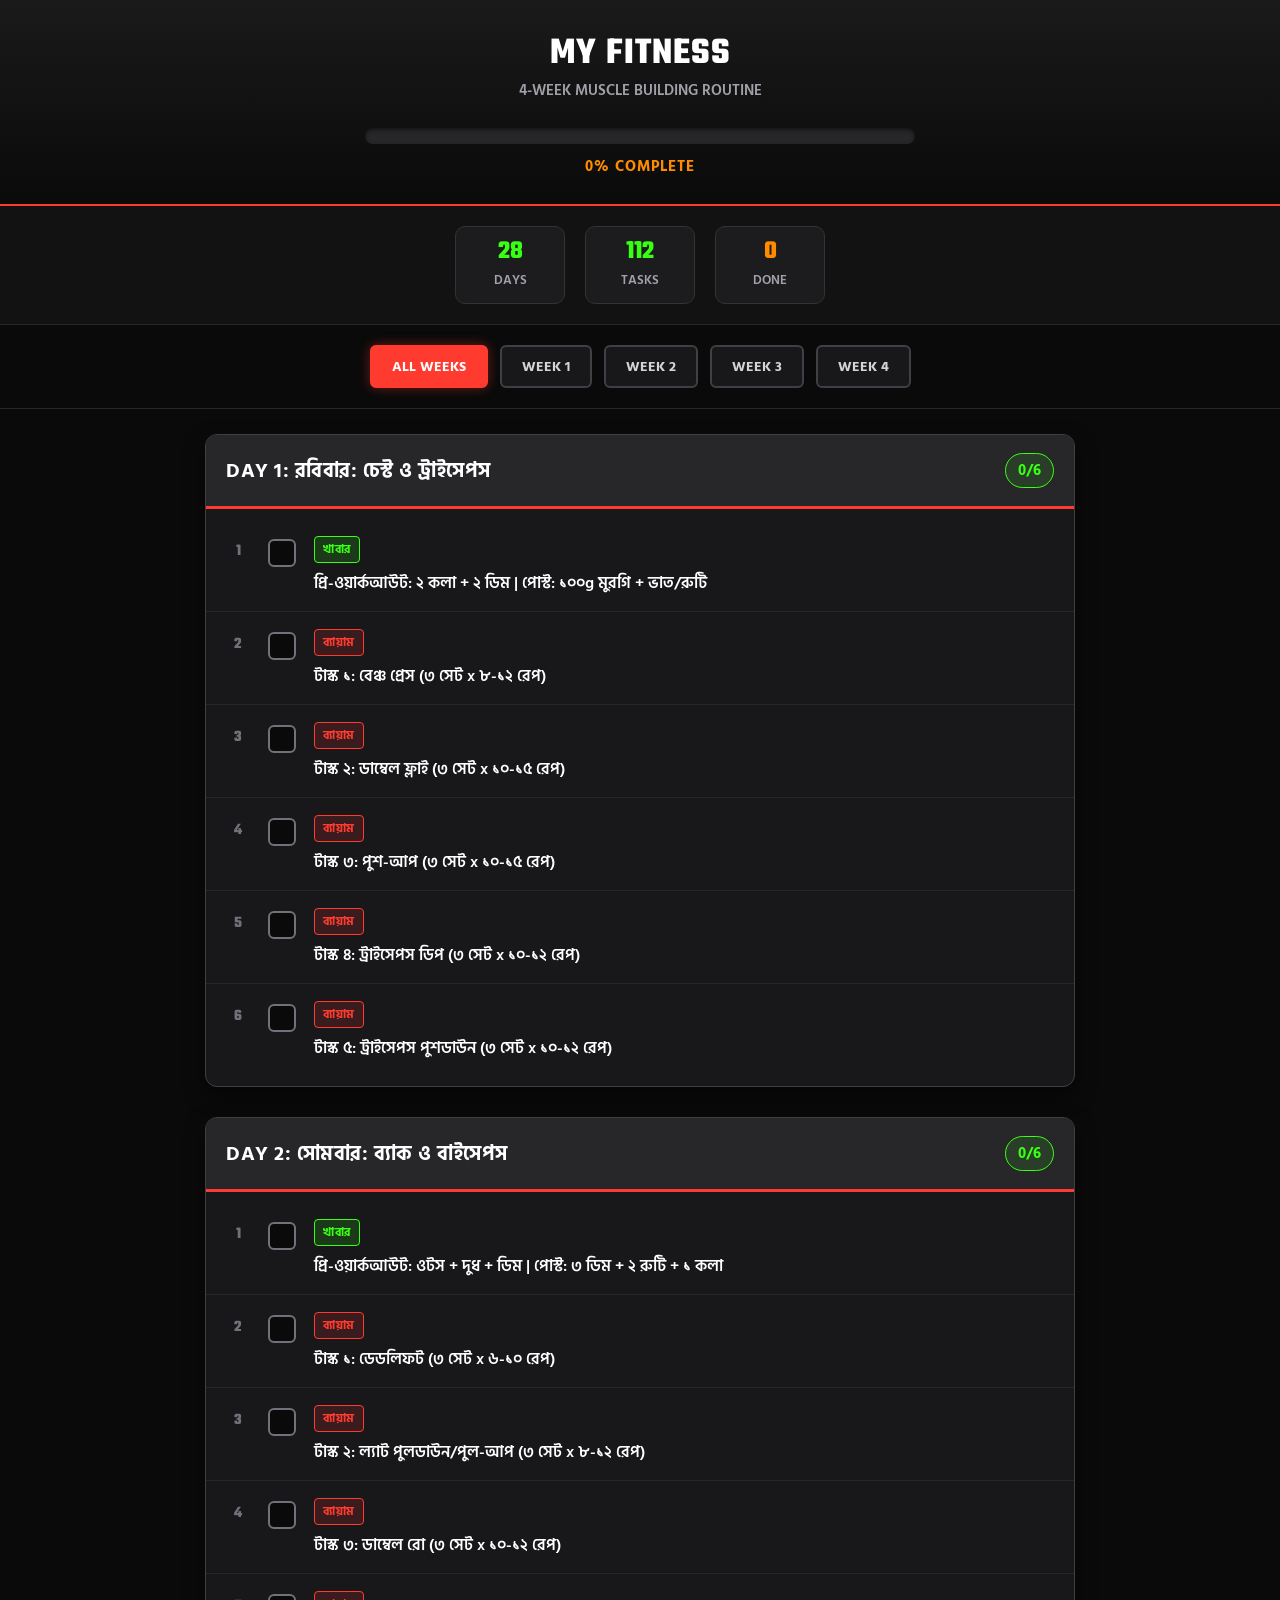
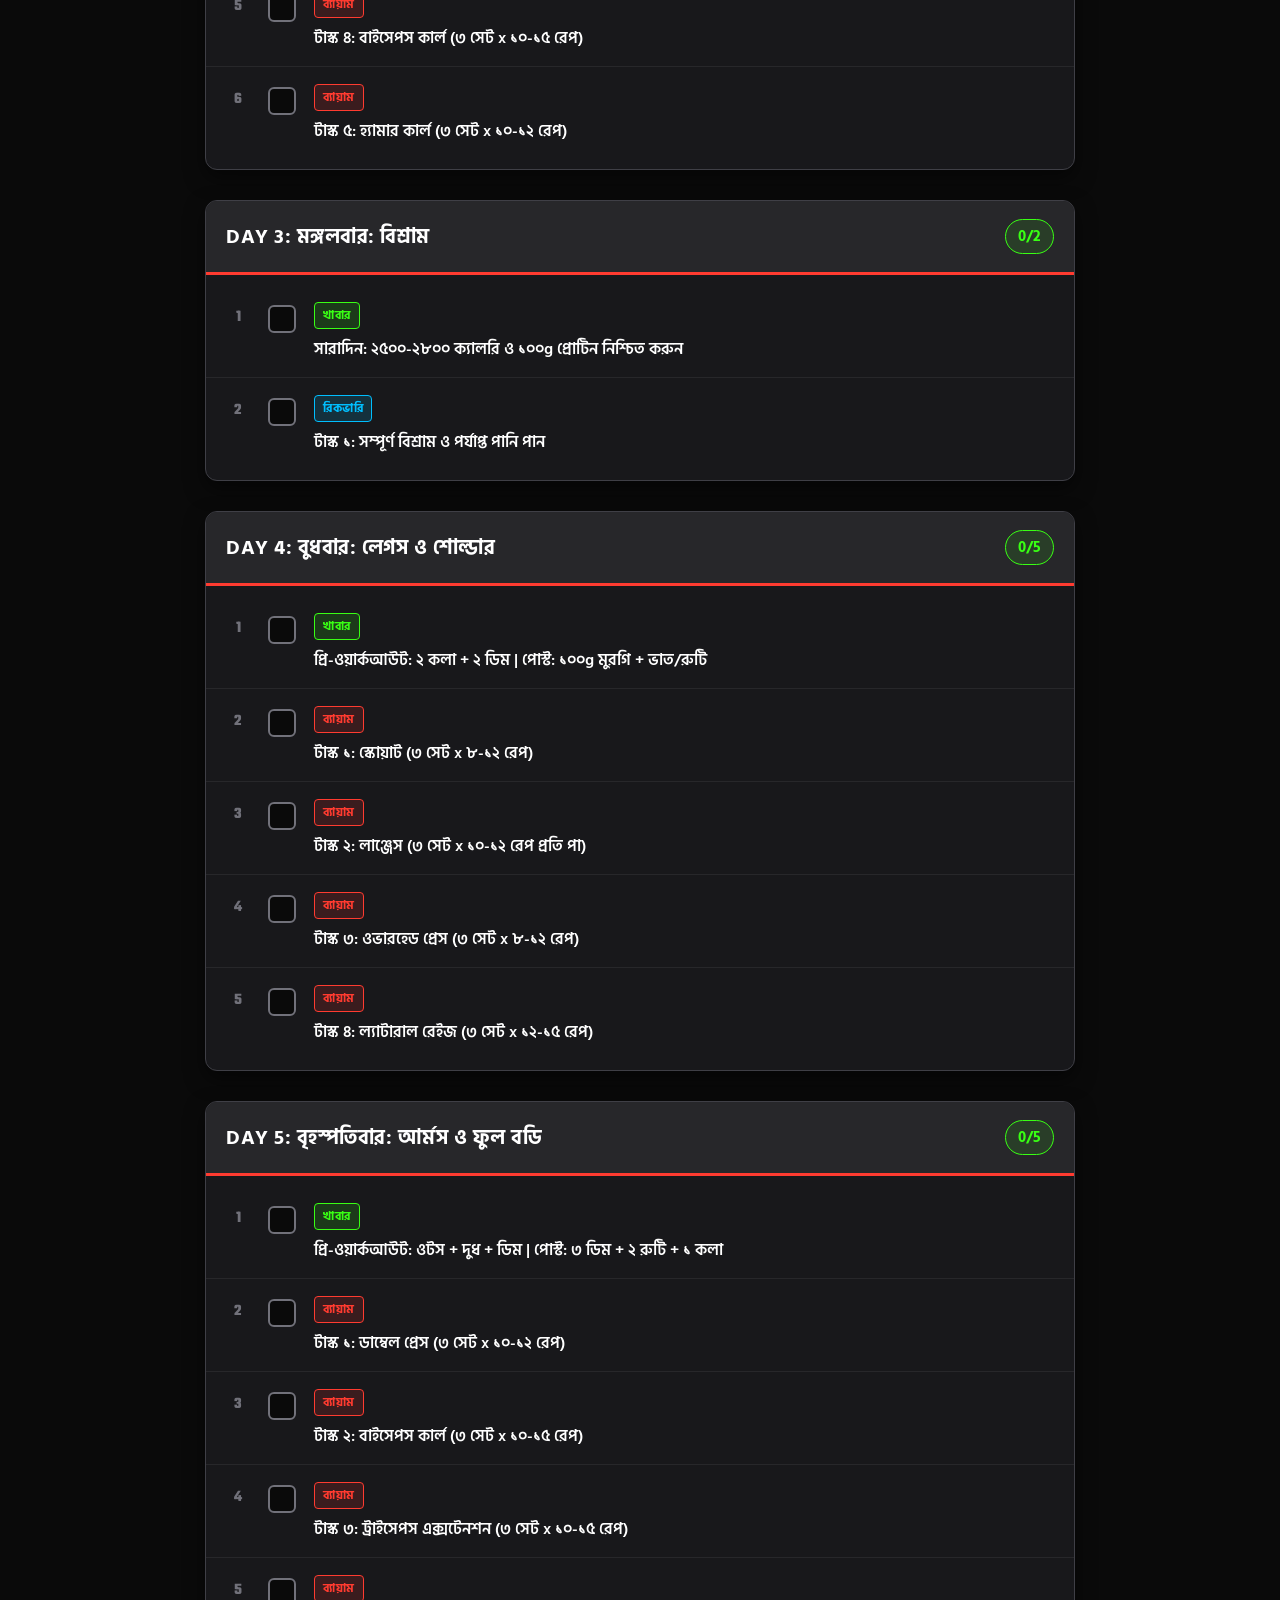
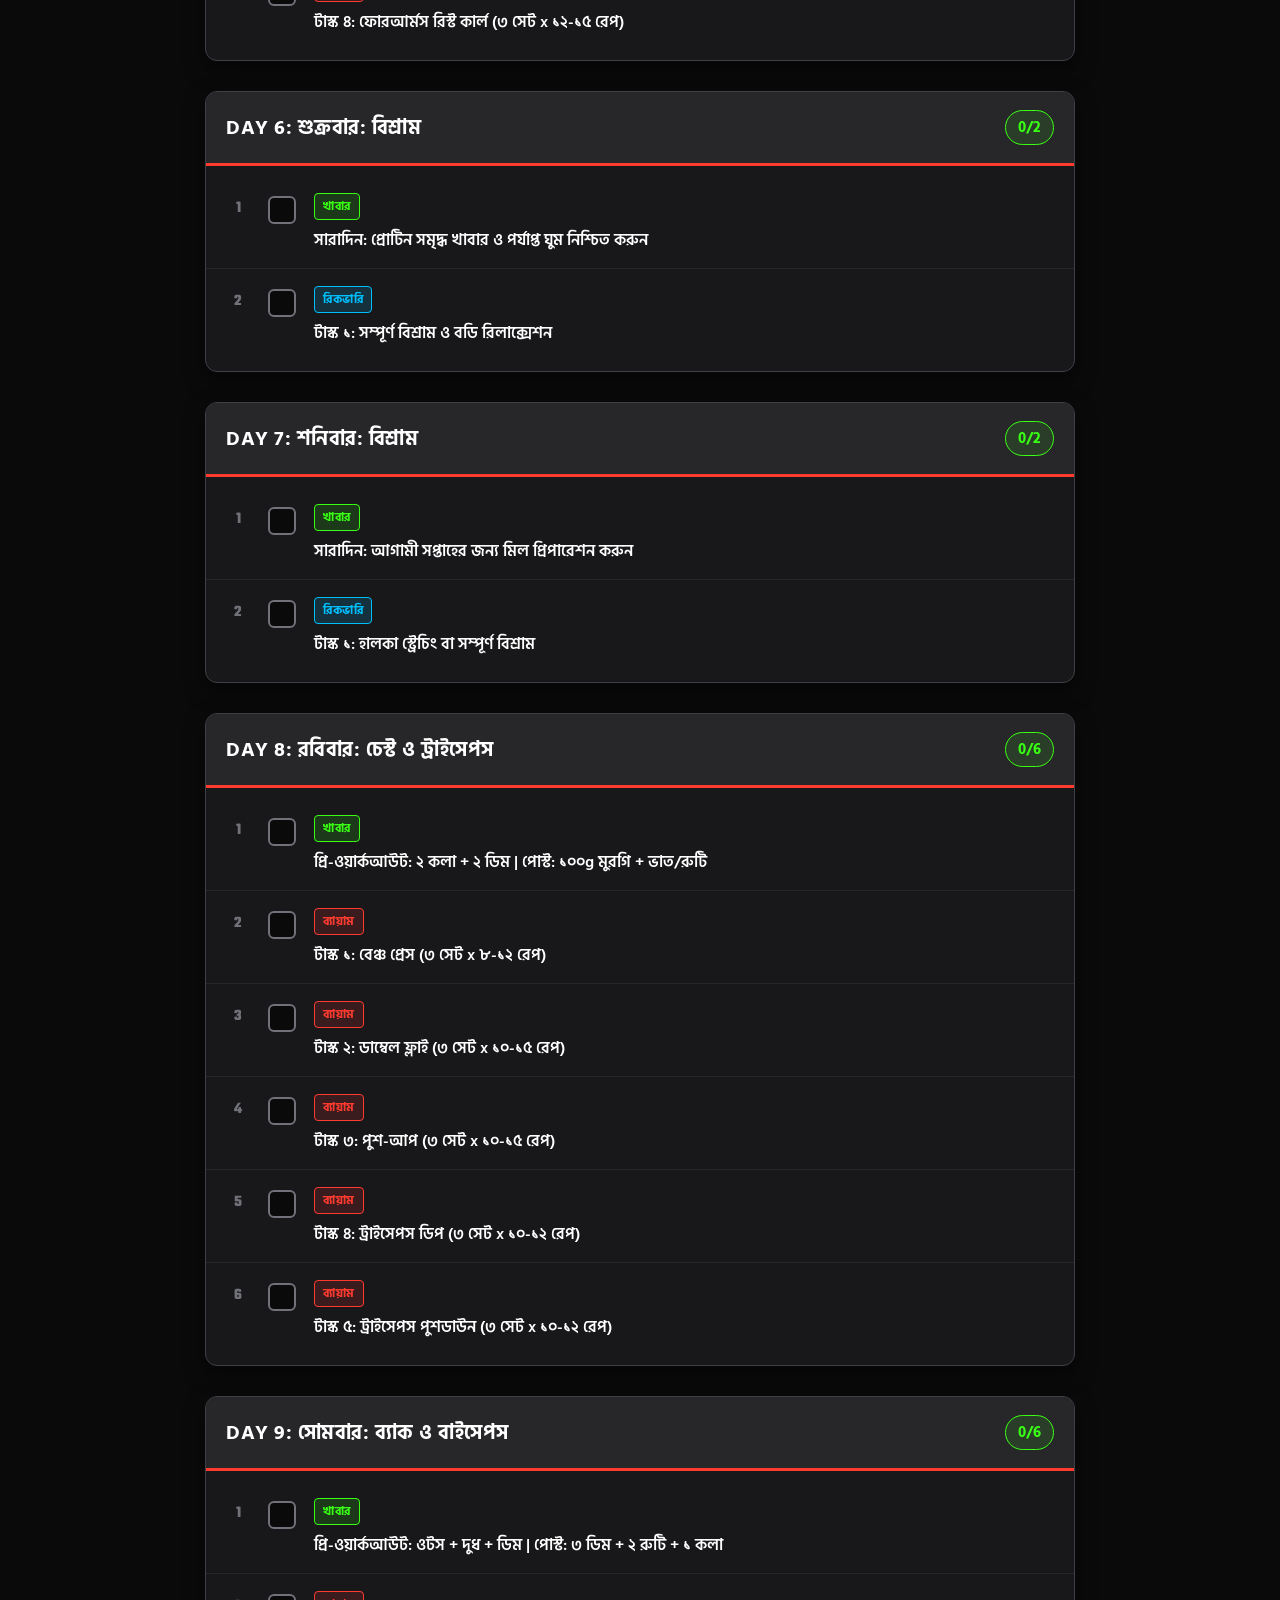
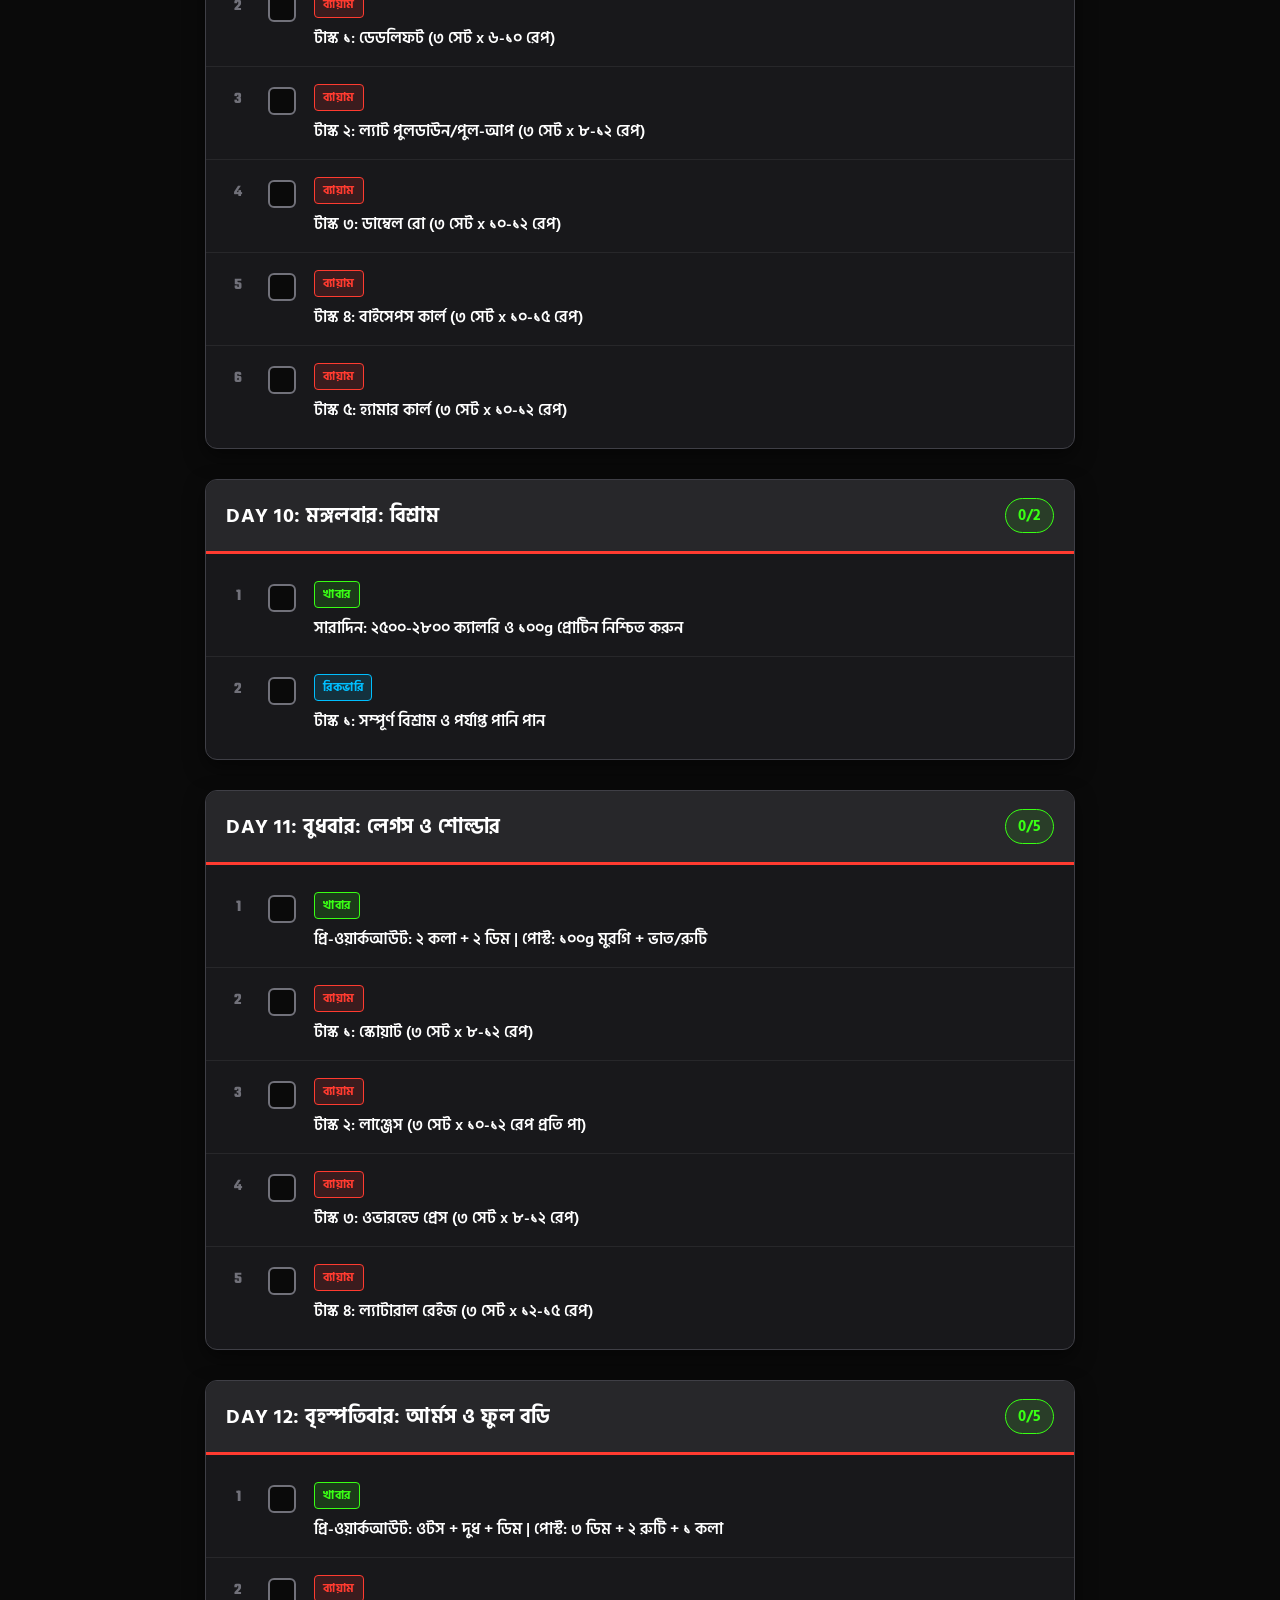
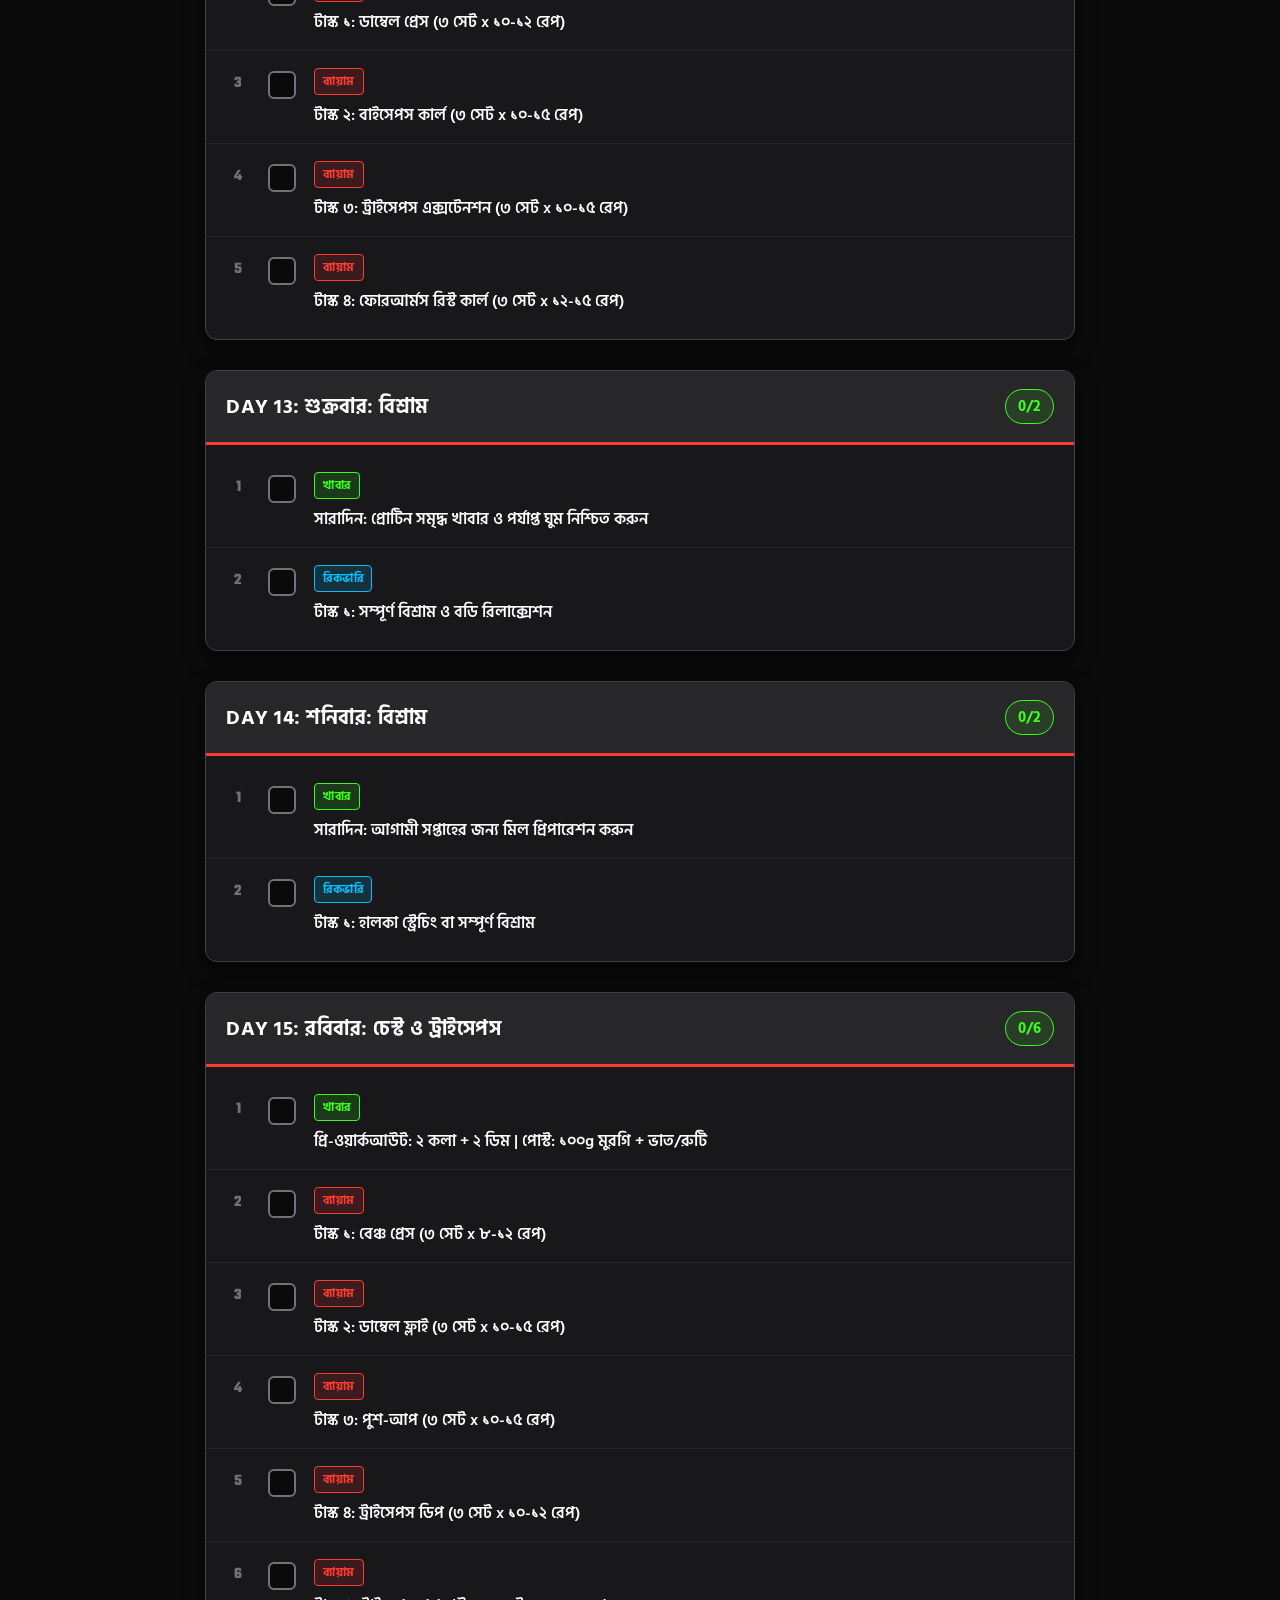
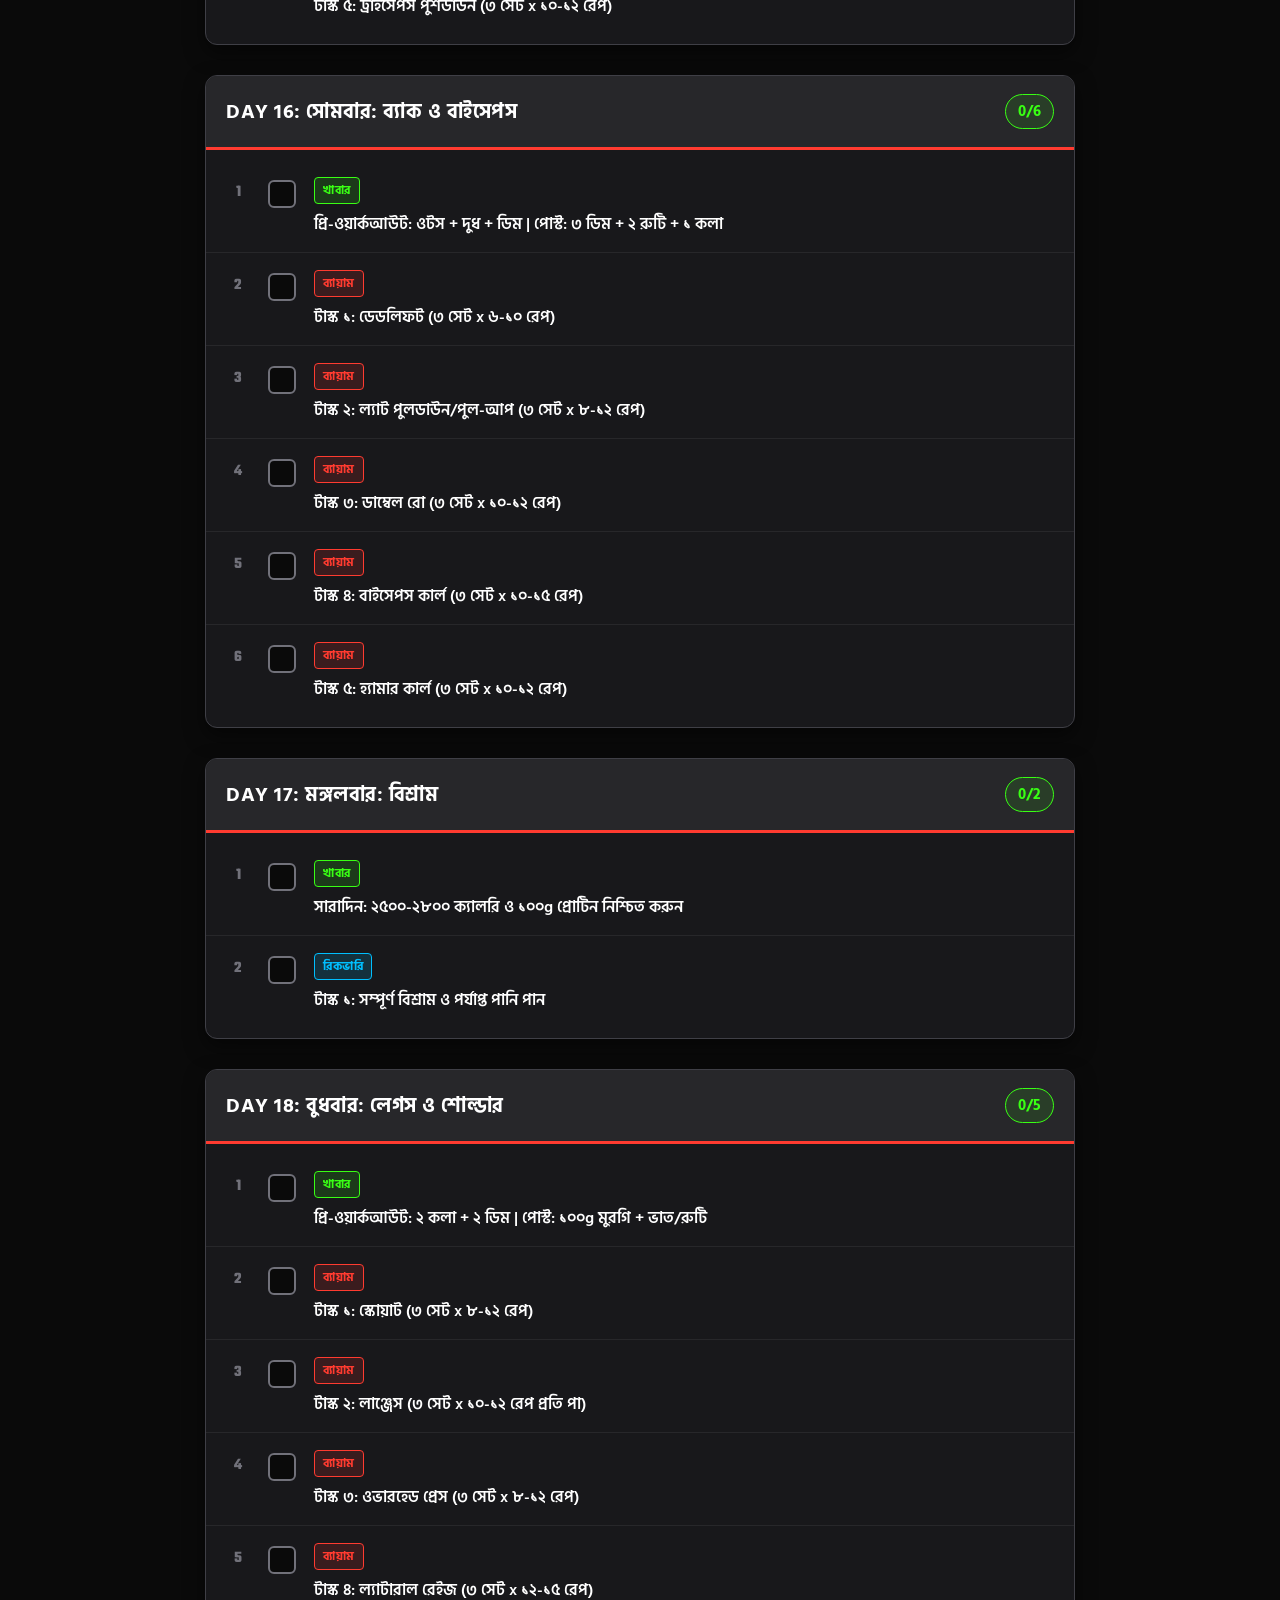
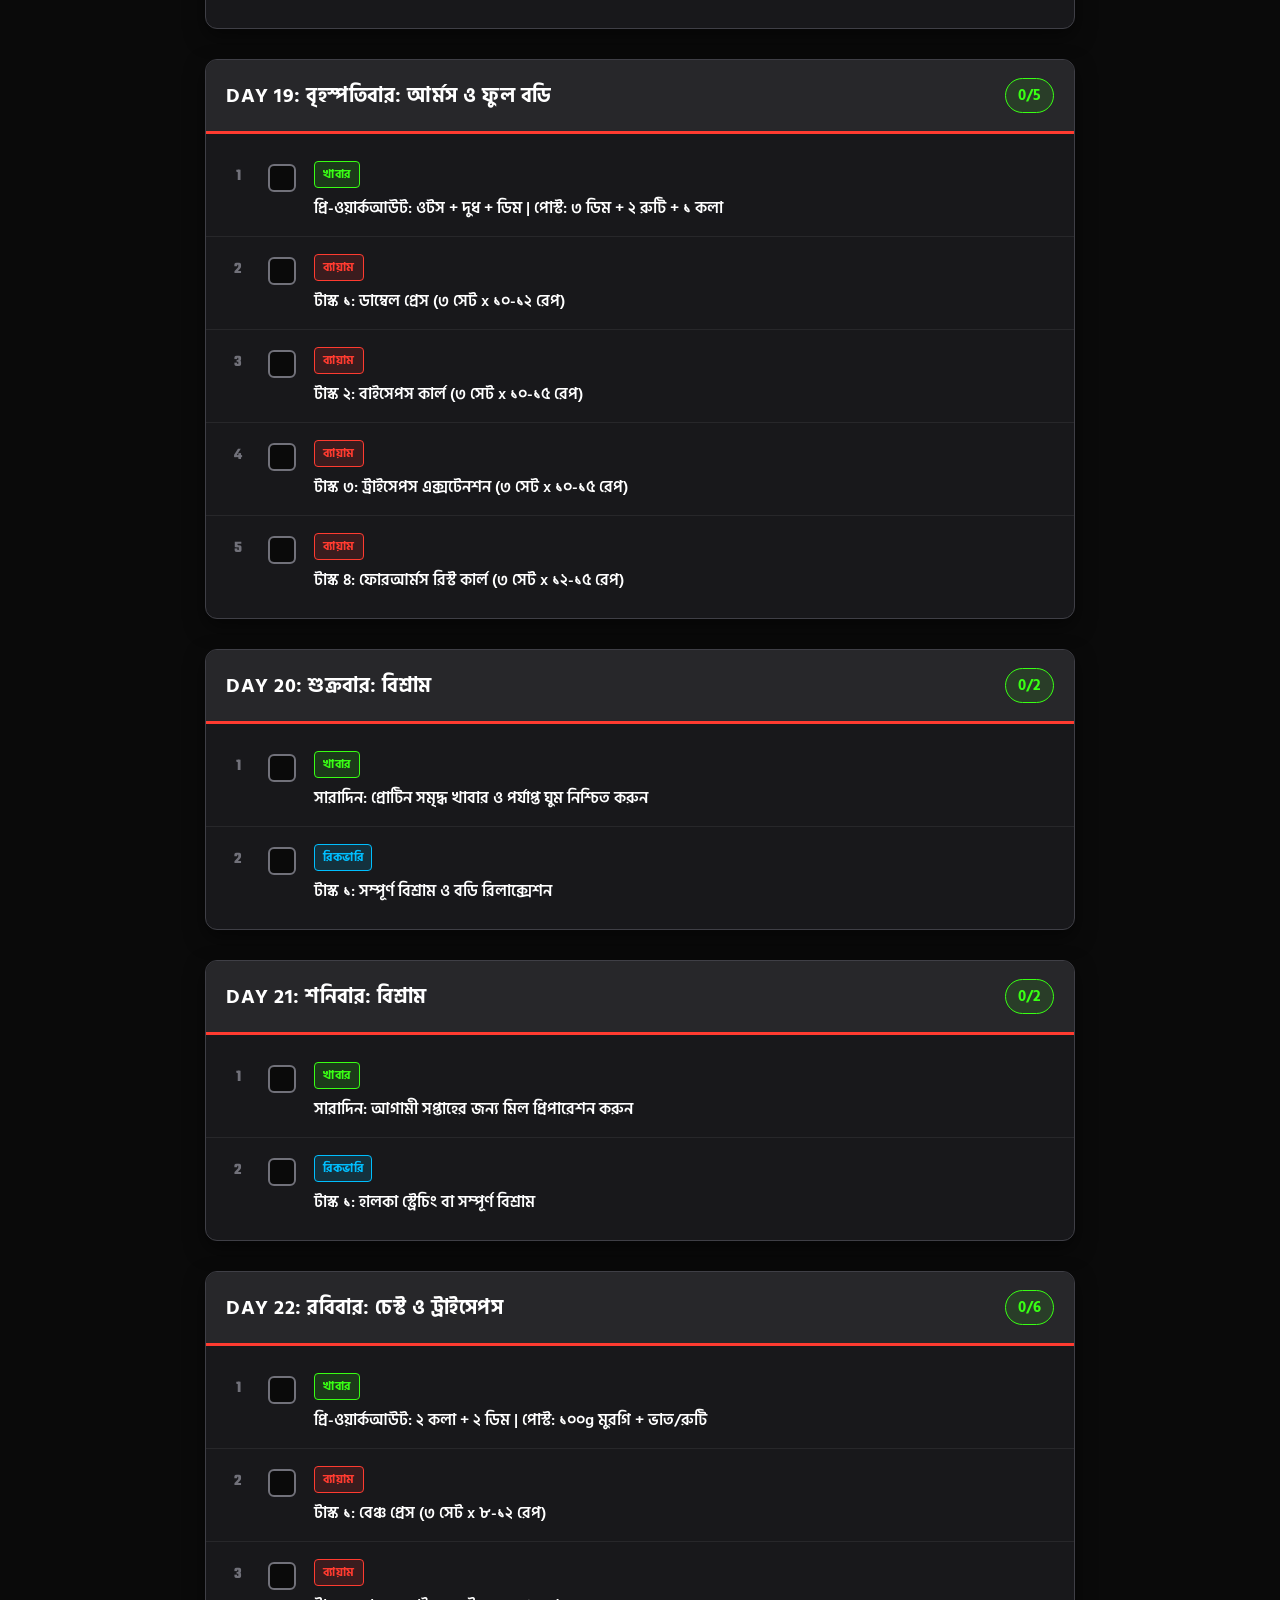
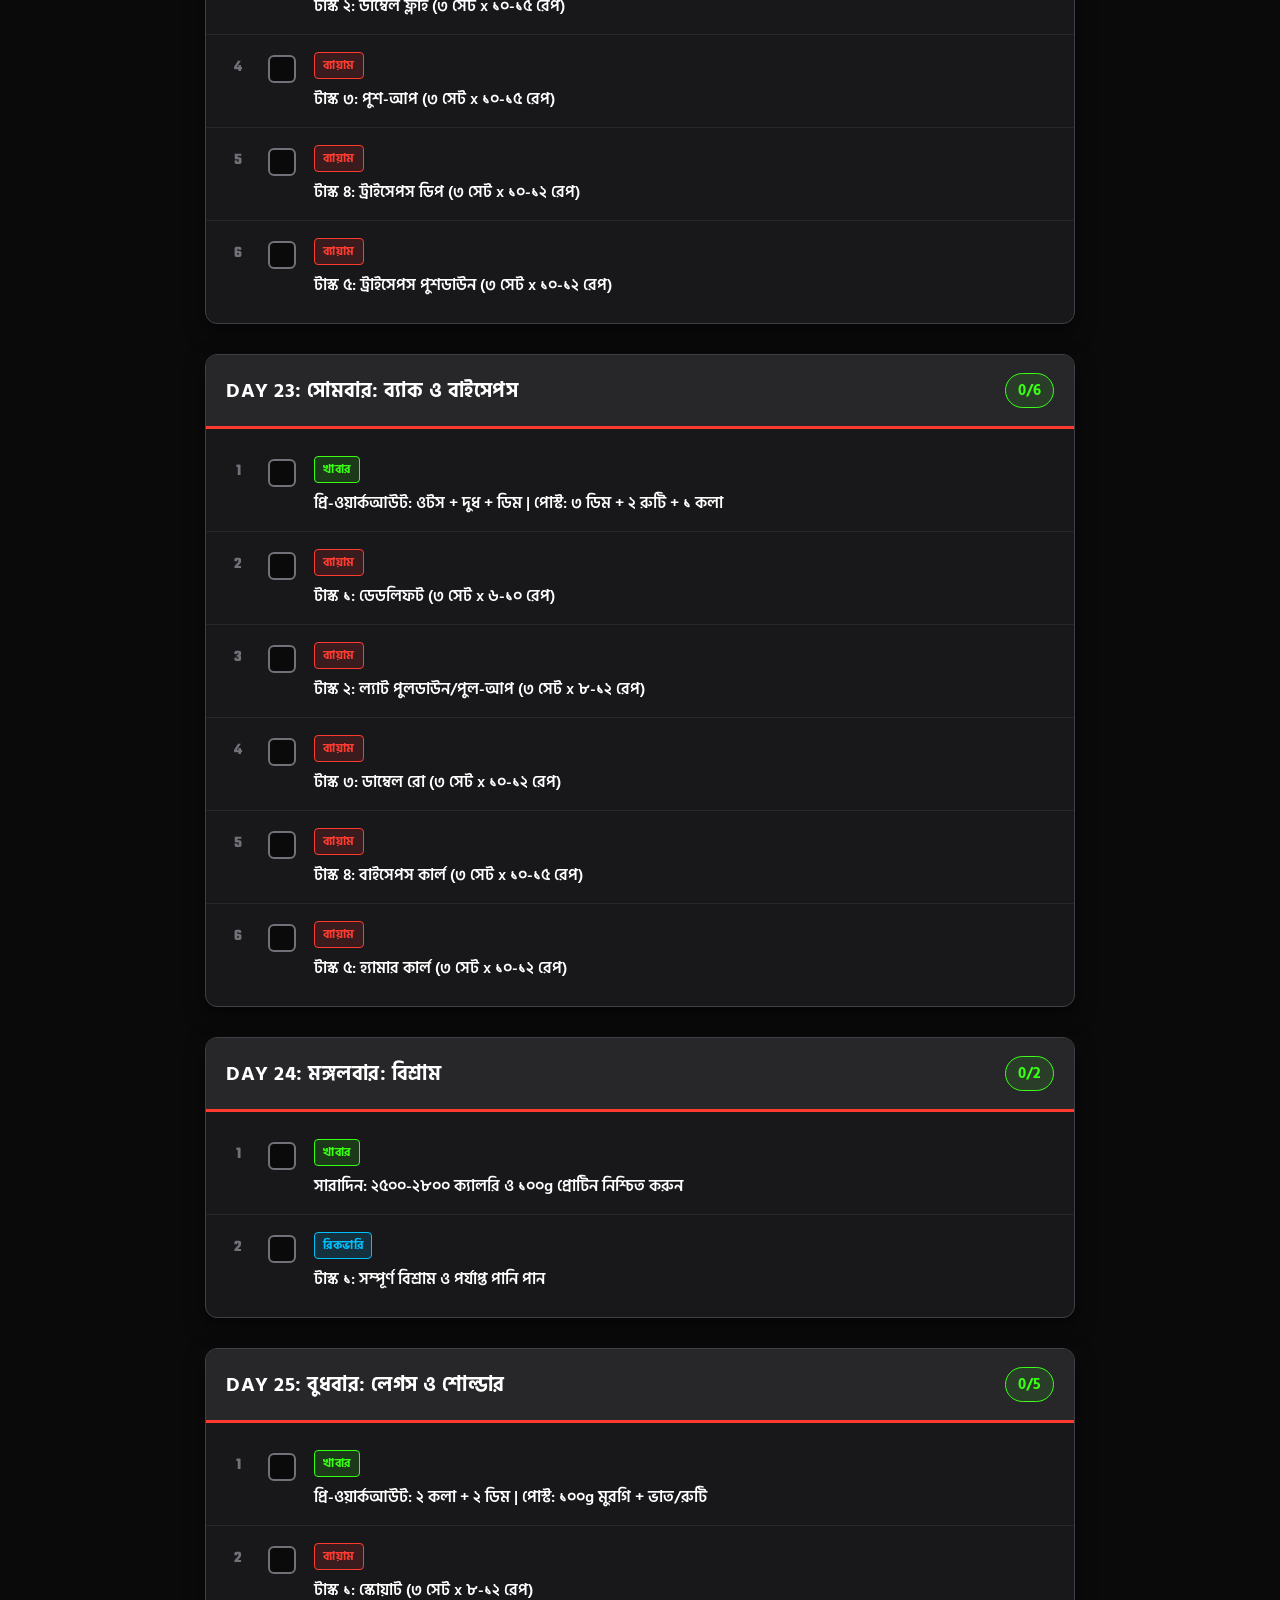
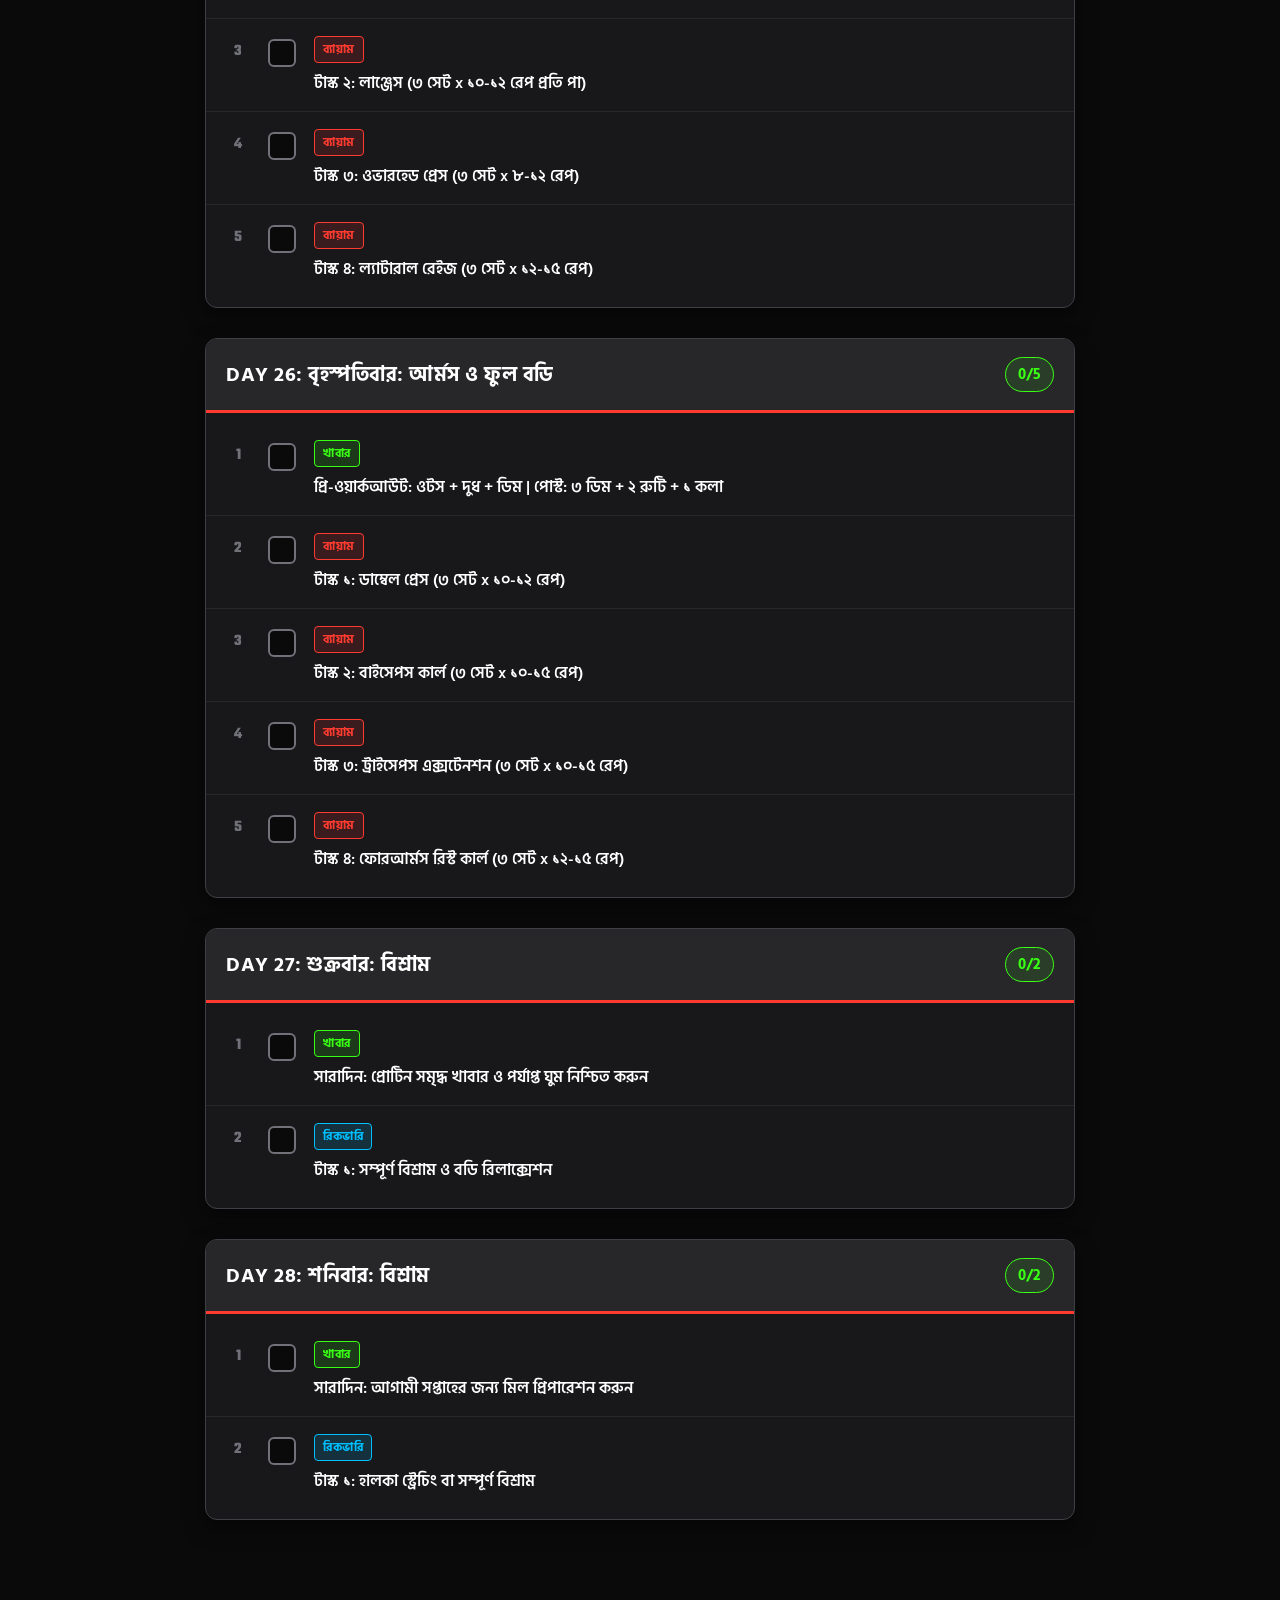
==== index.html @ 4f094b7b "Initial commit: Uploaded PWA files for Gym App" ====
<!DOCTYPE html>
<html lang="bn">
<head>
<meta charset="UTF-8">
<meta name="viewport" content="width=device-width, initial-scale=1.0">
<title>My Fitness</title>

<link rel="manifest" href="manifest.json">
<meta name="theme-color" content="#ff3b30">
<link rel="apple-touch-icon" href="icon.png">

<style>
@import url('https://fonts.googleapis.com/css2?family=Teko:wght@500;700&family=Hind+Siliguri:wght@500;600;700&display=swap');

*{box-sizing:border-box;margin:0;padding:0}
body{font-family:'Hind Siliguri', sans-serif;background:#0a0a0a;color:#f3f4f6;min-height:100vh}

/* Header & Progress */
.header{background:linear-gradient(to bottom, #1a1a1a, #0a0a0a);padding:35px 20px 25px;text-align:center;border-bottom:2px solid #ff3b30}
.header h1{font-family:'Teko', sans-serif;font-size:38px;font-weight:700;color:#fff;letter-spacing:1px;text-transform:uppercase;margin-bottom:5px;line-height:1}
.header p{font-size:15px;color:#a1a1aa;margin-bottom:25px;font-weight:600}
.prog-wrap{max-width:550px;margin:0 auto}
.prog-bg{background:#27272a;border-radius:8px;height:16px;overflow:hidden;margin-bottom:10px;box-shadow:inset 0 2px 4px rgba(0,0,0,0.5)}
.prog-fill{height:100%;background:linear-gradient(90deg,#ff3b30,#ff8c00);border-radius:8px;transition:width .4s ease;box-shadow:0 0 10px rgba(255,59,48,0.5)}
.prog-txt{font-size:15px;font-weight:700;color:#ff8c00;letter-spacing:1px}

/* Stats */
.stats{display:flex;justify-content:center;gap:20px;padding:20px 15px;background:#121212;border-bottom:1px solid #27272a}
.stat{text-align:center;flex:1;max-width:110px;background:#1c1c1e;padding:12px;border-radius:10px;border:1px solid #333}
.stat-n{font-size:26px;font-family:'Teko', sans-serif;font-weight:700;color:#39ff14;line-height:1}
.stat-l{font-size:13px;color:#a1a1aa;font-weight:600;text-transform:uppercase;margin-top:4px}

/* Controls */
.controls{background:#0a0a0a;padding:20px;display:flex;flex-wrap:wrap;gap:12px;align-items:center;justify-content:center;position:sticky;top:0;z-index:100;border-bottom:1px solid #27272a}
.fbtn{padding:8px 20px;border-radius:6px;border:2px solid #3f3f46;background:#18181b;font-size:14px;cursor:pointer;color:#d4d4d8;transition:all .3s;font-weight:700;font-family:'Hind Siliguri', sans-serif;text-transform:uppercase}
.fbtn:hover{border-color:#ff3b30;color:#fff}
.fbtn.active{background:#ff3b30;color:#fff;border-color:#ff3b30;box-shadow:0 0 12px rgba(255,59,48,0.4)}

/* Container & Cards */
.container{max-width:900px;margin:0 auto;padding:25px 15px 60px}
.day-group{background:#18181b;border-radius:12px;margin-bottom:30px;border:1px solid #3f3f46;box-shadow:0 8px 20px rgba(0,0,0,0.5);overflow:hidden}
.day-hdr{background:#27272a;padding:18px 20px;display:flex;align-items:center;justify-content:space-between;border-bottom:3px solid #ff3b30}
.day-title{font-size:20px;font-weight:700;color:#fff;text-transform:uppercase;letter-spacing:0.5px}
.day-meta{font-size:15px;color:#39ff14;font-weight:700;background:rgba(57,255,20,0.1);padding:4px 12px;border-radius:20px;border:1px solid #39ff14}

/* Tasks */
.task-list{padding:10px 0}
.task-item{display:flex;align-items:flex-start;gap:18px;padding:16px 20px;border-bottom:1px solid #27272a;cursor:pointer;transition:background .2s}
.task-item:last-child{border-bottom:none}
.task-item:hover{background:#202024}
.task-item.done{background:#121212;opacity:0.6}
.task-item.done .t-text{text-decoration:line-through;color:#71717a}

/* Checkbox */
.cb{width:28px;height:28px;border-radius:6px;border:2px solid #71717a;background:#0a0a0a;display:flex;align-items:center;justify-content:center;flex-shrink:0;margin-top:4px;transition:all .3s}
.task-item.done .cb{background:#39ff14;border-color:#39ff14;box-shadow:0 0 10px rgba(57,255,20,0.5)}
.task-item.done .cb::after{content:'✓';color:#000;font-size:18px;font-weight:900}

/* Text Content */
.t-num{font-size:16px;font-family:'Teko', sans-serif;font-weight:700;color:#71717a;width:24px;margin-top:5px;text-align:center}
.t-content{flex:1}
.t-cat{font-size:12px;font-weight:700;text-transform:uppercase;padding:3px 8px;border-radius:4px;display:inline-block;margin-bottom:8px;letter-spacing:0.5px}
.t-text{font-size:16px;font-weight:600;color:#fff;line-height:1.5}

.cat-food{background:rgba(57,255,20,0.15);color:#39ff14;border:1px solid #39ff14}
.cat-gym{background:rgba(255,59,48,0.15);color:#ff3b30;border:1px solid #ff3b30}
.cat-rec{background:rgba(0,191,255,0.15);color:#00bfff;border:1px solid #00bfff}

/* Button */
.dl-btn{display:none;} /* PWA তে ডাউনলোড বাটনের প্রয়োজন নেই */
</style>
</head>
<body>

<div class="header">
    <h1>My Fitness</h1>
    <p>4-WEEK MUSCLE BUILDING ROUTINE</p>
    <div class="prog-wrap">
        <div class="prog-bg"><div class="prog-fill" id="pgBar" style="width:0%"></div></div>
        <div class="prog-txt" id="pgTxt">0% COMPLETE</div>
    </div>
</div>

<div class="stats">
    <div class="stat"><div class="stat-n">28</div><div class="stat-l">DAYS</div></div>
    <div class="stat"><div class="stat-n" id="totalTasks">0</div><div class="stat-l">TASKS</div></div>
    <div class="stat"><div class="stat-n" id="doneN" style="color:#ff8c00">0</div><div class="stat-l">DONE</div></div>
</div>

<div class="controls" id="wkBtns">
    <button class="fbtn active" onclick="filterWeek(null, this)">ALL WEEKS</button>
</div>

<div class="container" id="planC"></div>

<script>
// PWA Service Worker Registration
if ('serviceWorker' in navigator) {
  window.addEventListener('load', () => {
    navigator.serviceWorker.register('sw.js')
      .then(reg => console.log('Service Worker Registered'))
      .catch(err => console.log('Service Worker Failed', err));
  });
}

const routine = [
    { name: "রবিবার: চেস্ট ও ট্রাইসেপস", tasks: [
        { c: "খাবার", t: "প্রি-ওয়ার্কআউট: ২ কলা + ২ ডিম | পোস্ট: ১০০g মুরগি + ভাত/রুটি", type: "food" },
        { c: "ব্যায়াম", t: "টাস্ক ১: বেঞ্চ প্রেস (৩ সেট x ৮-১২ রেপ)", type: "gym" },
        { c: "ব্যায়াম", t: "টাস্ক ২: ডাম্বেল ফ্লাই (৩ সেট x ১০-১৫ রেপ)", type: "gym" },
        { c: "ব্যায়াম", t: "টাস্ক ৩: পুশ-আপ (৩ সেট x ১০-১৫ রেপ)", type: "gym" },
        { c: "ব্যায়াম", t: "টাস্ক ৪: ট্রাইসেপস ডিপ (৩ সেট x ১০-১২ রেপ)", type: "gym" },
        { c: "ব্যায়াম", t: "টাস্ক ৫: ট্রাইসেপস পুশডাউন (৩ সেট x ১০-১২ রেপ)", type: "gym" }
    ]},
    { name: "সোমবার: ব্যাক ও বাইসেপস", tasks: [
        { c: "খাবার", t: "প্রি-ওয়ার্কআউট: ওটস + দুধ + ডিম | পোস্ট: ৩ ডিম + ২ রুটি + ১ কলা", type: "food" },
        { c: "ব্যায়াম", t: "টাস্ক ১: ডেডলিফট (৩ সেট x ৬-১০ রেপ)", type: "gym" },
        { c: "ব্যায়াম", t: "টাস্ক ২: ল্যাট পুলডাউন/পুল-আপ (৩ সেট x ৮-১২ রেপ)", type: "gym" },
        { c: "ব্যায়াম", t: "টাস্ক ৩: ডাম্বেল রো (৩ সেট x ১০-১২ রেপ)", type: "gym" },
        { c: "ব্যায়াম", t: "টাস্ক ৪: বাইসেপস কার্ল (৩ সেট x ১০-১৫ রেপ)", type: "gym" },
        { c: "ব্যায়াম", t: "টাস্ক ৫: হ্যামার কার্ল (৩ সেট x ১০-১২ রেপ)", type: "gym" }
    ]},
    { name: "মঙ্গলবার: বিশ্রাম", tasks: [
        { c: "খাবার", t: "সারাদিন: ২৫০০-২৮০০ ক্যালরি ও ১০০g প্রোটিন নিশ্চিত করুন", type: "food" },
        { c: "রিকভারি", t: "টাস্ক ১: সম্পূর্ণ বিশ্রাম ও পর্যাপ্ত পানি পান", type: "rec" }
    ]},
    { name: "বুধবার: লেগস ও শোল্ডার", tasks: [
        { c: "খাবার", t: "প্রি-ওয়ার্কআউট: ২ কলা + ২ ডিম | পোস্ট: ১০০g মুরগি + ভাত/রুটি", type: "food" },
        { c: "ব্যায়াম", t: "টাস্ক ১: স্কোয়াট (৩ সেট x ৮-১২ রেপ)", type: "gym" },
        { c: "ব্যায়াম", t: "টাস্ক ২: লাঞ্জেস (৩ সেট x ১০-১২ রেপ প্রতি পা)", type: "gym" },
        { c: "ব্যায়াম", t: "টাস্ক ৩: ওভারহেড প্রেস (৩ সেট x ৮-১২ রেপ)", type: "gym" },
        { c: "ব্যায়াম", t: "টাস্ক ৪: ল্যাটারাল রেইজ (৩ সেট x ১২-১৫ রেপ)", type: "gym" }
    ]},
    { name: "বৃহস্পতিবার: আর্মস ও ফুল বডি", tasks: [
        { c: "খাবার", t: "প্রি-ওয়ার্কআউট: ওটস + দুধ + ডিম | পোস্ট: ৩ ডিম + ২ রুটি + ১ কলা", type: "food" },
        { c: "ব্যায়াম", t: "টাস্ক ১: ডাম্বেল প্রেস (৩ সেট x ১০-১২ রেপ)", type: "gym" },
        { c: "ব্যায়াম", t: "টাস্ক ২: বাইসেপস কার্ল (৩ সেট x ১০-১৫ রেপ)", type: "gym" },
        { c: "ব্যায়াম", t: "টাস্ক ৩: ট্রাইসেপস এক্সটেনশন (৩ সেট x ১০-১৫ রেপ)", type: "gym" },
        { c: "ব্যায়াম", t: "টাস্ক ৪: ফোরআর্মস রিস্ট কার্ল (৩ সেট x ১২-১৫ রেপ)", type: "gym" }
    ]},
    { name: "শুক্রবার: বিশ্রাম", tasks: [
        { c: "খাবার", t: "সারাদিন: প্রোটিন সমৃদ্ধ খাবার ও পর্যাপ্ত ঘুম নিশ্চিত করুন", type: "food" },
        { c: "রিকভারি", t: "টাস্ক ১: সম্পূর্ণ বিশ্রাম ও বডি রিলাক্সেশন", type: "rec" }
    ]},
    { name: "শনিবার: বিশ্রাম", tasks: [
        { c: "খাবার", t: "সারাদিন: আগামী সপ্তাহের জন্য মিল প্রিপারেশন করুন", type: "food" },
        { c: "রিকভারি", t: "টাস্ক ১: হালকা স্ট্রেচিং বা সম্পূর্ণ বিশ্রাম", type: "rec" }
    ]}
];

let plan = [];
let checked = JSON.parse(localStorage.getItem('gym_tasks_dark_v1') || '{}');
let activeWeek = null;

function init() {
    let globalId = 0;
    for (let w = 1; w <= 4; w++) {
        routine.forEach((day, dayIdx) => {
            let dayTasks = day.tasks.map((t, tIdx) => ({
                id: globalId++,
                week: w,
                dayName: day.name,
                dayNum: (w - 1) * 7 + (dayIdx + 1),
                cat: t.c,
                text: t.t,
                pos: tIdx + 1,
                cssClass: 'cat-' + t.type
            }));
            plan.push({ week: w, dayNum: (w - 1) * 7 + (dayIdx + 1), name: day.name, tasks: dayTasks });
        });
    }
    
    const wkBtns = document.getElementById('wkBtns');
    for (let i = 1; i <= 4; i++) {
        let btn = document.createElement('button');
        btn.className = 'fbtn';
        btn.textContent = `WEEK ${i}`;
        btn.onclick = (e) => filterWeek(i, e.target);
        wkBtns.appendChild(btn);
    }
    
    document.getElementById('totalTasks').textContent = globalId;
    render();
}

function filterWeek(wk, btn) {
    activeWeek = wk;
    document.querySelectorAll('.fbtn').forEach(b => b.classList.remove('active'));
    btn.classList.add('active');
    render();
}

function toggle(id) {
    checked[id] = !checked[id];
    localStorage.setItem('gym_tasks_dark_v1', JSON.stringify(checked));
    render();
}

function render() {
    const cont = document.getElementById('planC');
    cont.innerHTML = '';
    
    let filtered = activeWeek ? plan.filter(p => p.week === activeWeek) : plan;
    
    filtered.forEach(day => {
        let group = document.createElement('div');
        group.className = 'day-group';
        
        let doneInDay = day.tasks.filter(t => checked[t.id]).length;
        
        group.innerHTML = `
            <div class="day-hdr">
                <div class="day-title">DAY ${day.dayNum}: ${day.name}</div>
                <div class="day-meta">${doneInDay}/${day.tasks.length}</div>
            </div>
            <div class="task-list">
                ${day.tasks.map(t => `
                    <div class="task-item ${checked[t.id] ? 'done' : ''}" onclick="toggle(${t.id})">
                        <div class="t-num">${t.pos}</div>
                        <div class="cb"></div>
                        <div class="t-content">
                            <span class="t-cat ${t.cssClass}">${t.cat}</span>
                            <div class="t-text">${t.text}</div>
                        </div>
                    </div>
                `).join('')}
            </div>
        `;
        cont.appendChild(group);
    });
    
    updateStats();
}

function updateStats() {
    let total = 0;
    let done = 0;
    plan.forEach(d => d.tasks.forEach(t => {
        total++;
        if (checked[t.id]) done++;
    }));
    
    let pct = total > 0 ? Math.round((done / total) * 100) : 0;
    document.getElementById('pgBar').style.width = pct + '%';
    document.getElementById('pgTxt').textContent = pct + '% COMPLETE';
    document.getElementById('doneN').textContent = done;
}

init();
</script>
</body>
</html>
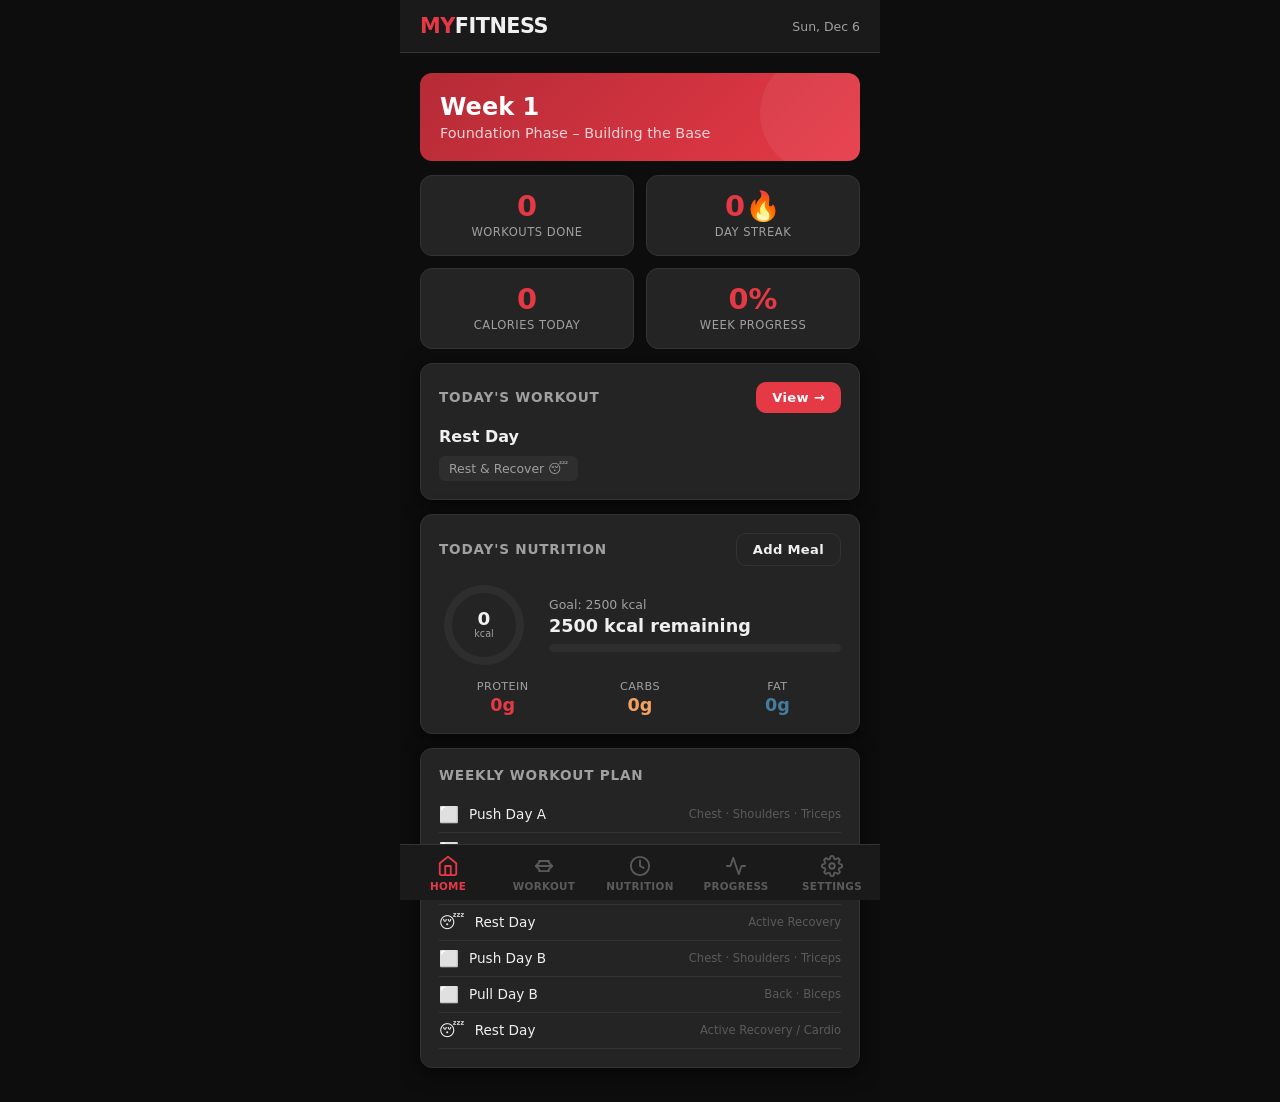
==== commit 1e833832: "Build PWA gym workout and nutrition tracker Agent-Logs-Url: https://github.com/razin24/My-Fitness-/s" ====
--- a/index.html
+++ b/index.html
@@ -1,252 +1,475 @@
 <!DOCTYPE html>
-<html lang="bn">
+<html lang="en">
 <head>
-<meta charset="UTF-8">
-<meta name="viewport" content="width=device-width, initial-scale=1.0">
-<title>My Fitness</title>
-
-<link rel="manifest" href="manifest.json">
-<meta name="theme-color" content="#ff3b30">
-<link rel="apple-touch-icon" href="icon.png">
-
-<style>
-@import url('https://fonts.googleapis.com/css2?family=Teko:wght@500;700&family=Hind+Siliguri:wght@500;600;700&display=swap');
-
-*{box-sizing:border-box;margin:0;padding:0}
-body{font-family:'Hind Siliguri', sans-serif;background:#0a0a0a;color:#f3f4f6;min-height:100vh}
-
-/* Header & Progress */
-.header{background:linear-gradient(to bottom, #1a1a1a, #0a0a0a);padding:35px 20px 25px;text-align:center;border-bottom:2px solid #ff3b30}
-.header h1{font-family:'Teko', sans-serif;font-size:38px;font-weight:700;color:#fff;letter-spacing:1px;text-transform:uppercase;margin-bottom:5px;line-height:1}
-.header p{font-size:15px;color:#a1a1aa;margin-bottom:25px;font-weight:600}
-.prog-wrap{max-width:550px;margin:0 auto}
-.prog-bg{background:#27272a;border-radius:8px;height:16px;overflow:hidden;margin-bottom:10px;box-shadow:inset 0 2px 4px rgba(0,0,0,0.5)}
-.prog-fill{height:100%;background:linear-gradient(90deg,#ff3b30,#ff8c00);border-radius:8px;transition:width .4s ease;box-shadow:0 0 10px rgba(255,59,48,0.5)}
-.prog-txt{font-size:15px;font-weight:700;color:#ff8c00;letter-spacing:1px}
-
-/* Stats */
-.stats{display:flex;justify-content:center;gap:20px;padding:20px 15px;background:#121212;border-bottom:1px solid #27272a}
-.stat{text-align:center;flex:1;max-width:110px;background:#1c1c1e;padding:12px;border-radius:10px;border:1px solid #333}
-.stat-n{font-size:26px;font-family:'Teko', sans-serif;font-weight:700;color:#39ff14;line-height:1}
-.stat-l{font-size:13px;color:#a1a1aa;font-weight:600;text-transform:uppercase;margin-top:4px}
-
-/* Controls */
-.controls{background:#0a0a0a;padding:20px;display:flex;flex-wrap:wrap;gap:12px;align-items:center;justify-content:center;position:sticky;top:0;z-index:100;border-bottom:1px solid #27272a}
-.fbtn{padding:8px 20px;border-radius:6px;border:2px solid #3f3f46;background:#18181b;font-size:14px;cursor:pointer;color:#d4d4d8;transition:all .3s;font-weight:700;font-family:'Hind Siliguri', sans-serif;text-transform:uppercase}
-.fbtn:hover{border-color:#ff3b30;color:#fff}
-.fbtn.active{background:#ff3b30;color:#fff;border-color:#ff3b30;box-shadow:0 0 12px rgba(255,59,48,0.4)}
-
-/* Container & Cards */
-.container{max-width:900px;margin:0 auto;padding:25px 15px 60px}
-.day-group{background:#18181b;border-radius:12px;margin-bottom:30px;border:1px solid #3f3f46;box-shadow:0 8px 20px rgba(0,0,0,0.5);overflow:hidden}
-.day-hdr{background:#27272a;padding:18px 20px;display:flex;align-items:center;justify-content:space-between;border-bottom:3px solid #ff3b30}
-.day-title{font-size:20px;font-weight:700;color:#fff;text-transform:uppercase;letter-spacing:0.5px}
-.day-meta{font-size:15px;color:#39ff14;font-weight:700;background:rgba(57,255,20,0.1);padding:4px 12px;border-radius:20px;border:1px solid #39ff14}
-
-/* Tasks */
-.task-list{padding:10px 0}
-.task-item{display:flex;align-items:flex-start;gap:18px;padding:16px 20px;border-bottom:1px solid #27272a;cursor:pointer;transition:background .2s}
-.task-item:last-child{border-bottom:none}
-.task-item:hover{background:#202024}
-.task-item.done{background:#121212;opacity:0.6}
-.task-item.done .t-text{text-decoration:line-through;color:#71717a}
-
-/* Checkbox */
-.cb{width:28px;height:28px;border-radius:6px;border:2px solid #71717a;background:#0a0a0a;display:flex;align-items:center;justify-content:center;flex-shrink:0;margin-top:4px;transition:all .3s}
-.task-item.done .cb{background:#39ff14;border-color:#39ff14;box-shadow:0 0 10px rgba(57,255,20,0.5)}
-.task-item.done .cb::after{content:'✓';color:#000;font-size:18px;font-weight:900}
-
-/* Text Content */
-.t-num{font-size:16px;font-family:'Teko', sans-serif;font-weight:700;color:#71717a;width:24px;margin-top:5px;text-align:center}
-.t-content{flex:1}
-.t-cat{font-size:12px;font-weight:700;text-transform:uppercase;padding:3px 8px;border-radius:4px;display:inline-block;margin-bottom:8px;letter-spacing:0.5px}
-.t-text{font-size:16px;font-weight:600;color:#fff;line-height:1.5}
-
-.cat-food{background:rgba(57,255,20,0.15);color:#39ff14;border:1px solid #39ff14}
-.cat-gym{background:rgba(255,59,48,0.15);color:#ff3b30;border:1px solid #ff3b30}
-.cat-rec{background:rgba(0,191,255,0.15);color:#00bfff;border:1px solid #00bfff}
-
-/* Button */
-.dl-btn{display:none;} /* PWA তে ডাউনলোড বাটনের প্রয়োজন নেই */
-</style>
+  <meta charset="UTF-8" />
+  <meta name="viewport" content="width=device-width, initial-scale=1.0, viewport-fit=cover" />
+  <meta name="theme-color" content="#e63946" />
+  <meta name="description" content="4-week personalized gym workout and nutrition tracker for muscle gain" />
+  <meta name="mobile-web-app-capable" content="yes" />
+  <meta name="apple-mobile-web-app-capable" content="yes" />
+  <meta name="apple-mobile-web-app-status-bar-style" content="black-translucent" />
+  <meta name="apple-mobile-web-app-title" content="MyFitness" />
+
+  <title>My Fitness – Workout & Nutrition Tracker</title>
+
+  <link rel="manifest" href="manifest.json" />
+  <link rel="stylesheet" href="styles.css" />
+  <link rel="apple-touch-icon" href="icons/icon-192.png" />
 </head>
 <body>
 
-<div class="header">
-    <h1>My Fitness</h1>
-    <p>4-WEEK MUSCLE BUILDING ROUTINE</p>
-    <div class="prog-wrap">
-        <div class="prog-bg"><div class="prog-fill" id="pgBar" style="width:0%"></div></div>
-        <div class="prog-txt" id="pgTxt">0% COMPLETE</div>
+<div id="app">
+
+  <!-- ===== Header ===== -->
+  <header class="app-header">
+    <div class="logo">MY<span>FITNESS</span></div>
+    <div class="header-meta">
+      <div id="header-date">Today</div>
+      <div id="streak-wrap"></div>
     </div>
+  </header>
+
+  <!-- ===== Main content ===== -->
+  <main class="main-content">
+
+    <!-- HOME / DASHBOARD -->
+    <section id="section-home" class="section active">
+
+      <div class="week-banner">
+        <h2 id="home-week-title">Week 1</h2>
+        <p id="home-week-sub">Foundation Phase – Building the Base</p>
+      </div>
+
+      <!-- Stats grid -->
+      <div class="stats-grid">
+        <div class="stat-card">
+          <div class="stat-value" id="stat-workouts-done">0</div>
+          <div class="stat-label">Workouts Done</div>
+        </div>
+        <div class="stat-card">
+          <div class="stat-value" id="stat-streak">0🔥</div>
+          <div class="stat-label">Day Streak</div>
+        </div>
+        <div class="stat-card">
+          <div class="stat-value" id="stat-calories-today">0</div>
+          <div class="stat-label">Calories Today</div>
+        </div>
+        <div class="stat-card">
+          <div class="stat-value" id="stat-week-progress">0%</div>
+          <div class="stat-label">Week Progress</div>
+        </div>
+      </div>
+
+      <!-- Today's Workout -->
+      <div class="card today-workout">
+        <div class="card-header">
+          <span class="card-title">Today's Workout</span>
+          <button class="btn btn-primary btn-sm" onclick="App.goToWorkout()">View →</button>
+        </div>
+        <div id="today-workout-name" style="font-weight:700; font-size:1rem;"></div>
+        <div id="today-workout-exercises" class="exercise-preview"></div>
+      </div>
+
+      <!-- Calorie summary -->
+      <div class="card">
+        <div class="card-header">
+          <span class="card-title">Today's Nutrition</span>
+          <button class="btn btn-outline btn-sm" onclick="App.navigate('nutrition')">Add Meal</button>
+        </div>
+
+        <div class="calorie-ring-wrap">
+          <div class="calorie-ring">
+            <svg viewBox="0 0 90 90">
+              <circle class="ring-bg" cx="45" cy="45" r="36" />
+              <circle class="ring-fill" id="home-ring-fill" cx="45" cy="45" r="36" />
+            </svg>
+            <div class="ring-text">
+              <span class="cal-num" id="home-cal-consumed">0</span>
+              <span class="cal-unit">kcal</span>
+            </div>
+          </div>
+          <div class="calorie-info">
+            <div class="cal-goal" id="home-cal-goal-text">Goal: 2500 kcal</div>
+            <div class="cal-remaining" id="home-cal-remaining">2500 remaining</div>
+            <div class="progress-bar-wrap" style="margin-top:8px">
+              <div class="progress-bar-fill" id="home-cal-bar" style="width:0%"></div>
+            </div>
+          </div>
+        </div>
+
+        <div class="macro-row">
+          <div class="macro-item">
+            <div class="macro-label">Protein</div>
+            <div class="macro-value protein" id="home-protein">0g</div>
+          </div>
+          <div class="macro-item">
+            <div class="macro-label">Carbs</div>
+            <div class="macro-value carbs" id="home-carbs">0g</div>
+          </div>
+          <div class="macro-item">
+            <div class="macro-label">Fat</div>
+            <div class="macro-value fat" id="home-fat">0g</div>
+          </div>
+        </div>
+      </div>
+
+      <!-- Weekly workout progress -->
+      <div class="card">
+        <div class="card-header">
+          <span class="card-title">Weekly Workout Plan</span>
+        </div>
+        <div id="home-week-plan"></div>
+      </div>
+
+    </section>
+
+    <!-- WORKOUT SECTION -->
+    <section id="section-workout" class="section">
+      <div class="section-title"><span class="emoji">💪</span> 4-Week Program</div>
+
+      <!-- Week tabs -->
+      <div class="week-tabs" id="week-tabs"></div>
+
+      <!-- Days for selected week -->
+      <div id="workout-days"></div>
+    </section>
+
+    <!-- NUTRITION SECTION -->
+    <section id="section-nutrition" class="section">
+      <div class="section-title"><span class="emoji">🥗</span> Nutrition</div>
+
+      <!-- Calorie ring card -->
+      <div class="card">
+        <div class="card-header">
+          <span class="card-title">Daily Calories</span>
+          <span id="nutr-date" style="font-size:0.78rem;color:var(--text-secondary)"></span>
+        </div>
+
+        <div class="calorie-ring-wrap">
+          <div class="calorie-ring">
+            <svg viewBox="0 0 90 90">
+              <circle class="ring-bg" cx="45" cy="45" r="36" />
+              <circle class="ring-fill" id="nutr-ring-fill" cx="45" cy="45" r="36" />
+            </svg>
+            <div class="ring-text">
+              <span class="cal-num" id="nutr-cal-consumed">0</span>
+              <span class="cal-unit">kcal</span>
+            </div>
+          </div>
+          <div class="calorie-info">
+            <div class="cal-goal" id="nutr-cal-goal-text">Goal: 2500 kcal</div>
+            <div class="cal-remaining" id="nutr-cal-remaining">2500 remaining</div>
+          </div>
+        </div>
+
+        <!-- Macro bars -->
+        <div style="margin-top:12px; display:flex; flex-direction:column; gap:8px;">
+          <div>
+            <div style="display:flex;justify-content:space-between;font-size:0.78rem;margin-bottom:4px;">
+              <span style="color:#e63946">Protein</span>
+              <span id="nutr-protein-text">0 / 180g</span>
+            </div>
+            <div class="progress-bar-wrap">
+              <div class="progress-bar-fill" id="nutr-protein-bar" style="width:0%"></div>
+            </div>
+          </div>
+          <div>
+            <div style="display:flex;justify-content:space-between;font-size:0.78rem;margin-bottom:4px;">
+              <span style="color:#f4a261">Carbs</span>
+              <span id="nutr-carbs-text">0 / 300g</span>
+            </div>
+            <div class="progress-bar-wrap">
+              <div class="progress-bar-fill orange" id="nutr-carbs-bar" style="width:0%"></div>
+            </div>
+          </div>
+          <div>
+            <div style="display:flex;justify-content:space-between;font-size:0.78rem;margin-bottom:4px;">
+              <span style="color:#457b9d">Fat</span>
+              <span id="nutr-fat-text">0 / 80g</span>
+            </div>
+            <div class="progress-bar-wrap">
+              <div class="progress-bar-fill" id="nutr-fat-bar" style="width:0%;background:#457b9d"></div>
+            </div>
+          </div>
+        </div>
+      </div>
+
+      <!-- Add meal card -->
+      <div class="card">
+        <div class="card-header">
+          <span class="card-title">Log a Meal</span>
+        </div>
+        <div class="add-meal-form">
+          <div class="form-row">
+            <div class="form-group" style="flex:2">
+              <label>Food / Meal Name</label>
+              <input type="text" id="meal-name-input" placeholder="e.g. Chicken & Rice" />
+            </div>
+            <div class="form-group">
+              <label>Meal Type</label>
+              <select id="meal-type-input">
+                <option value="🌅">Breakfast</option>
+                <option value="☀️">Lunch</option>
+                <option value="🌙">Dinner</option>
+                <option value="🍎">Snack</option>
+                <option value="🥤">Shake</option>
+              </select>
+            </div>
+          </div>
+          <div class="form-row">
+            <div class="form-group">
+              <label>Calories (kcal)</label>
+              <input type="number" id="meal-cal-input" placeholder="500" min="0" />
+            </div>
+            <div class="form-group">
+              <label>Protein (g)</label>
+              <input type="number" id="meal-protein-input" placeholder="40" min="0" />
+            </div>
+          </div>
+          <div class="form-row">
+            <div class="form-group">
+              <label>Carbs (g)</label>
+              <input type="number" id="meal-carbs-input" placeholder="60" min="0" />
+            </div>
+            <div class="form-group">
+              <label>Fat (g)</label>
+              <input type="number" id="meal-fat-input" placeholder="15" min="0" />
+            </div>
+          </div>
+          <button class="btn btn-primary btn-block" onclick="App.addMeal()">Add Meal</button>
+        </div>
+      </div>
+
+      <!-- Quick add common foods -->
+      <div class="card">
+        <div class="card-header">
+          <span class="card-title">Quick Add</span>
+        </div>
+        <div style="display:flex; gap:8px; flex-wrap:wrap;">
+          <button class="btn btn-outline btn-sm" onclick="App.quickAdd('Chicken Breast 150g',247,46,0,5)">🍗 Chicken</button>
+          <button class="btn btn-outline btn-sm" onclick="App.quickAdd('White Rice 200g',260,5,56,1)">🍚 Rice</button>
+          <button class="btn btn-outline btn-sm" onclick="App.quickAdd('Eggs x3',210,18,2,15)">🥚 Eggs x3</button>
+          <button class="btn btn-outline btn-sm" onclick="App.quickAdd('Protein Shake',150,25,8,3)">🥤 Shake</button>
+          <button class="btn btn-outline btn-sm" onclick="App.quickAdd('Oats 80g',300,10,54,6)">🥣 Oats</button>
+          <button class="btn btn-outline btn-sm" onclick="App.quickAdd('Banana',89,1,23,0)">🍌 Banana</button>
+          <button class="btn btn-outline btn-sm" onclick="App.quickAdd('Tuna Can 160g',150,34,0,1)">🐟 Tuna</button>
+          <button class="btn btn-outline btn-sm" onclick="App.quickAdd('Greek Yogurt 200g',120,17,9,0)">🫙 Yogurt</button>
+        </div>
+      </div>
+
+      <!-- Water intake -->
+      <div class="card">
+        <div class="card-header">
+          <span class="card-title">Water Intake</span>
+          <span id="water-total" style="font-size:0.85rem;color:var(--info);font-weight:700;">0 / 8 glasses</span>
+        </div>
+        <div class="water-tracker" id="water-tracker"></div>
+      </div>
+
+      <!-- Meal log -->
+      <div class="card">
+        <div class="card-header">
+          <span class="card-title">Today's Log</span>
+          <button class="btn btn-outline btn-sm" onclick="App.clearMeals()" style="color:var(--accent);border-color:var(--accent)">Clear</button>
+        </div>
+        <div class="meal-log" id="meal-log"></div>
+      </div>
+
+    </section>
+
+    <!-- PROGRESS SECTION -->
+    <section id="section-progress" class="section">
+      <div class="section-title"><span class="emoji">📈</span> Progress</div>
+
+      <!-- Weight log card -->
+      <div class="card">
+        <div class="card-header">
+          <span class="card-title">Body Weight</span>
+        </div>
+        <div class="weight-input-row">
+          <div class="form-group">
+            <label>Today's Weight (kg)</label>
+            <input type="number" id="weight-input" placeholder="75.0" step="0.1" min="30" max="300" />
+          </div>
+          <button class="btn btn-primary" onclick="App.logWeight()" style="margin-bottom:0;align-self:flex-end">Log</button>
+        </div>
+
+        <!-- Simple SVG chart -->
+        <div class="progress-chart" id="weight-chart-wrap">
+          <canvas id="weight-chart" width="400" height="150"></canvas>
+        </div>
+
+        <div class="progress-log" id="weight-log"></div>
+      </div>
+
+      <!-- 4-week program overview -->
+      <div class="card">
+        <div class="card-header">
+          <span class="card-title">Program Overview</span>
+        </div>
+        <div id="program-overview"></div>
+      </div>
+
+      <!-- Achievements -->
+      <div class="card">
+        <div class="card-header">
+          <span class="card-title">Achievements</span>
+        </div>
+        <div class="achievement-list" id="achievement-list"></div>
+      </div>
+
+    </section>
+
+    <!-- SETTINGS SECTION -->
+    <section id="section-settings" class="section">
+      <div class="section-title"><span class="emoji">⚙️</span> Settings</div>
+
+      <div class="card">
+        <div class="card-header">
+          <span class="card-title">Profile</span>
+        </div>
+        <div class="form-group" style="margin-bottom:10px">
+          <label>Your Name</label>
+          <input type="text" id="setting-name" placeholder="Enter your name" />
+        </div>
+        <div class="form-row">
+          <div class="form-group">
+            <label>Body Weight (kg)</label>
+            <input type="number" id="setting-weight" placeholder="75" min="30" max="300" />
+          </div>
+          <div class="form-group">
+            <label>Height (cm)</label>
+            <input type="number" id="setting-height" placeholder="175" min="100" max="250" />
+          </div>
+        </div>
+        <div class="form-row" style="margin-top:10px">
+          <div class="form-group">
+            <label>Goal Calories (kcal)</label>
+            <input type="number" id="setting-calories" placeholder="2500" min="1200" max="6000" />
+          </div>
+          <div class="form-group">
+            <label>Program Week</label>
+            <select id="setting-week">
+              <option value="1">Week 1</option>
+              <option value="2">Week 2</option>
+              <option value="3">Week 3</option>
+              <option value="4">Week 4</option>
+            </select>
+          </div>
+        </div>
+        <button class="btn btn-primary btn-block" style="margin-top:14px" onclick="App.saveSettings()">Save Profile</button>
+      </div>
+
+      <div class="card">
+        <div class="card-header">
+          <span class="card-title">Macro Goals</span>
+        </div>
+        <div class="form-row">
+          <div class="form-group">
+            <label>Protein Goal (g)</label>
+            <input type="number" id="setting-protein" placeholder="180" min="50" max="400" />
+          </div>
+          <div class="form-group">
+            <label>Carbs Goal (g)</label>
+            <input type="number" id="setting-carbs" placeholder="300" min="50" max="600" />
+          </div>
+          <div class="form-group">
+            <label>Fat Goal (g)</label>
+            <input type="number" id="setting-fat" placeholder="80" min="20" max="200" />
+          </div>
+        </div>
+        <button class="btn btn-primary btn-block" style="margin-top:14px" onclick="App.saveMacros()">Save Macros</button>
+      </div>
+
+      <div class="card">
+        <div class="card-header">
+          <span class="card-title">App Settings</span>
+        </div>
+        <div class="setting-row">
+          <div>
+            <div class="setting-label">Notifications</div>
+            <div class="setting-desc">Workout & meal reminders</div>
+          </div>
+          <label class="toggle">
+            <input type="checkbox" id="setting-notifications" />
+            <span class="toggle-slider"></span>
+          </label>
+        </div>
+        <div class="setting-row">
+          <div>
+            <div class="setting-label">Offline Mode</div>
+            <div class="setting-desc">Service Worker active</div>
+          </div>
+          <label class="toggle">
+            <input type="checkbox" id="setting-offline" checked disabled />
+            <span class="toggle-slider"></span>
+          </label>
+        </div>
+      </div>
+
+      <div class="card">
+        <div class="card-header">
+          <span class="card-title">Data</span>
+        </div>
+        <div class="setting-row">
+          <div>
+            <div class="setting-label">Reset All Data</div>
+            <div class="setting-desc">Clears workouts, meals, and weight logs</div>
+          </div>
+          <button class="btn btn-outline btn-sm" onclick="App.resetData()" style="color:var(--accent);border-color:var(--accent)">Reset</button>
+        </div>
+        <div class="setting-row" style="border-bottom:none">
+          <div>
+            <div class="setting-label">App Version</div>
+            <div class="setting-desc">v1.0.0</div>
+          </div>
+          <span style="font-size:0.78rem;color:var(--text-muted)">PWA</span>
+        </div>
+      </div>
+
+    </section>
+
+  </main>
+
+  <!-- ===== Bottom Navigation ===== -->
+  <nav class="bottom-nav">
+    <button class="nav-btn active" id="nav-home" onclick="App.navigate('home')">
+      <svg viewBox="0 0 24 24" fill="none" stroke="currentColor" stroke-width="2" stroke-linecap="round" stroke-linejoin="round">
+        <path d="M3 9l9-7 9 7v11a2 2 0 0 1-2 2H5a2 2 0 0 1-2-2z"/><polyline points="9 22 9 12 15 12 15 22"/>
+      </svg>
+      Home
+    </button>
+    <button class="nav-btn" id="nav-workout" onclick="App.navigate('workout')">
+      <svg viewBox="0 0 24 24" fill="none" stroke="currentColor" stroke-width="2" stroke-linecap="round" stroke-linejoin="round">
+        <path d="M6.5 6.5h11M6.5 17.5h11M3 12h18M3 12l4-4M3 12l4 4M21 12l-4-4M21 12l-4 4"/>
+      </svg>
+      Workout
+    </button>
+    <button class="nav-btn" id="nav-nutrition" onclick="App.navigate('nutrition')">
+      <svg viewBox="0 0 24 24" fill="none" stroke="currentColor" stroke-width="2" stroke-linecap="round" stroke-linejoin="round">
+        <path d="M12 2a10 10 0 1 0 0 20 10 10 0 0 0 0-20z"/><path d="M12 6v6l4 2"/>
+      </svg>
+      Nutrition
+    </button>
+    <button class="nav-btn" id="nav-progress" onclick="App.navigate('progress')">
+      <svg viewBox="0 0 24 24" fill="none" stroke="currentColor" stroke-width="2" stroke-linecap="round" stroke-linejoin="round">
+        <polyline points="22 12 18 12 15 21 9 3 6 12 2 12"/>
+      </svg>
+      Progress
+    </button>
+    <button class="nav-btn" id="nav-settings" onclick="App.navigate('settings')">
+      <svg viewBox="0 0 24 24" fill="none" stroke="currentColor" stroke-width="2" stroke-linecap="round" stroke-linejoin="round">
+        <circle cx="12" cy="12" r="3"/><path d="M19.4 15a1.65 1.65 0 0 0 .33 1.82l.06.06a2 2 0 0 1-2.83 2.83l-.06-.06a1.65 1.65 0 0 0-1.82-.33 1.65 1.65 0 0 0-1 1.51V21a2 2 0 0 1-4 0v-.09A1.65 1.65 0 0 0 9 19.4a1.65 1.65 0 0 0-1.82.33l-.06.06a2 2 0 0 1-2.83-2.83l.06-.06A1.65 1.65 0 0 0 4.68 15a1.65 1.65 0 0 0-1.51-1H3a2 2 0 0 1 0-4h.09A1.65 1.65 0 0 0 4.6 9a1.65 1.65 0 0 0-.33-1.82l-.06-.06a2 2 0 0 1 2.83-2.83l.06.06A1.65 1.65 0 0 0 9 4.68a1.65 1.65 0 0 0 1-1.51V3a2 2 0 0 1 4 0v.09a1.65 1.65 0 0 0 1 1.51 1.65 1.65 0 0 0 1.82-.33l.06-.06a2 2 0 0 1 2.83 2.83l-.06.06A1.65 1.65 0 0 0 19.4 9a1.65 1.65 0 0 0 1.51 1H21a2 2 0 0 1 0 4h-.09a1.65 1.65 0 0 0-1.51 1z"/>
+      </svg>
+      Settings
+    </button>
+  </nav>
+
 </div>
 
-<div class="stats">
-    <div class="stat"><div class="stat-n">28</div><div class="stat-l">DAYS</div></div>
-    <div class="stat"><div class="stat-n" id="totalTasks">0</div><div class="stat-l">TASKS</div></div>
-    <div class="stat"><div class="stat-n" id="doneN" style="color:#ff8c00">0</div><div class="stat-l">DONE</div></div>
-</div>
-
-<div class="controls" id="wkBtns">
-    <button class="fbtn active" onclick="filterWeek(null, this)">ALL WEEKS</button>
-</div>
-
-<div class="container" id="planC"></div>
-
-<script>
-// PWA Service Worker Registration
-if ('serviceWorker' in navigator) {
-  window.addEventListener('load', () => {
-    navigator.serviceWorker.register('sw.js')
-      .then(reg => console.log('Service Worker Registered'))
-      .catch(err => console.log('Service Worker Failed', err));
-  });
-}
-
-const routine = [
-    { name: "রবিবার: চেস্ট ও ট্রাইসেপস", tasks: [
-        { c: "খাবার", t: "প্রি-ওয়ার্কআউট: ২ কলা + ২ ডিম | পোস্ট: ১০০g মুরগি + ভাত/রুটি", type: "food" },
-        { c: "ব্যায়াম", t: "টাস্ক ১: বেঞ্চ প্রেস (৩ সেট x ৮-১২ রেপ)", type: "gym" },
-        { c: "ব্যায়াম", t: "টাস্ক ২: ডাম্বেল ফ্লাই (৩ সেট x ১০-১৫ রেপ)", type: "gym" },
-        { c: "ব্যায়াম", t: "টাস্ক ৩: পুশ-আপ (৩ সেট x ১০-১৫ রেপ)", type: "gym" },
-        { c: "ব্যায়াম", t: "টাস্ক ৪: ট্রাইসেপস ডিপ (৩ সেট x ১০-১২ রেপ)", type: "gym" },
-        { c: "ব্যায়াম", t: "টাস্ক ৫: ট্রাইসেপস পুশডাউন (৩ সেট x ১০-১২ রেপ)", type: "gym" }
-    ]},
-    { name: "সোমবার: ব্যাক ও বাইসেপস", tasks: [
-        { c: "খাবার", t: "প্রি-ওয়ার্কআউট: ওটস + দুধ + ডিম | পোস্ট: ৩ ডিম + ২ রুটি + ১ কলা", type: "food" },
-        { c: "ব্যায়াম", t: "টাস্ক ১: ডেডলিফট (৩ সেট x ৬-১০ রেপ)", type: "gym" },
-        { c: "ব্যায়াম", t: "টাস্ক ২: ল্যাট পুলডাউন/পুল-আপ (৩ সেট x ৮-১২ রেপ)", type: "gym" },
-        { c: "ব্যায়াম", t: "টাস্ক ৩: ডাম্বেল রো (৩ সেট x ১০-১২ রেপ)", type: "gym" },
-        { c: "ব্যায়াম", t: "টাস্ক ৪: বাইসেপস কার্ল (৩ সেট x ১০-১৫ রেপ)", type: "gym" },
-        { c: "ব্যায়াম", t: "টাস্ক ৫: হ্যামার কার্ল (৩ সেট x ১০-১২ রেপ)", type: "gym" }
-    ]},
-    { name: "মঙ্গলবার: বিশ্রাম", tasks: [
-        { c: "খাবার", t: "সারাদিন: ২৫০০-২৮০০ ক্যালরি ও ১০০g প্রোটিন নিশ্চিত করুন", type: "food" },
-        { c: "রিকভারি", t: "টাস্ক ১: সম্পূর্ণ বিশ্রাম ও পর্যাপ্ত পানি পান", type: "rec" }
-    ]},
-    { name: "বুধবার: লেগস ও শোল্ডার", tasks: [
-        { c: "খাবার", t: "প্রি-ওয়ার্কআউট: ২ কলা + ২ ডিম | পোস্ট: ১০০g মুরগি + ভাত/রুটি", type: "food" },
-        { c: "ব্যায়াম", t: "টাস্ক ১: স্কোয়াট (৩ সেট x ৮-১২ রেপ)", type: "gym" },
-        { c: "ব্যায়াম", t: "টাস্ক ২: লাঞ্জেস (৩ সেট x ১০-১২ রেপ প্রতি পা)", type: "gym" },
-        { c: "ব্যায়াম", t: "টাস্ক ৩: ওভারহেড প্রেস (৩ সেট x ৮-১২ রেপ)", type: "gym" },
-        { c: "ব্যায়াম", t: "টাস্ক ৪: ল্যাটারাল রেইজ (৩ সেট x ১২-১৫ রেপ)", type: "gym" }
-    ]},
-    { name: "বৃহস্পতিবার: আর্মস ও ফুল বডি", tasks: [
-        { c: "খাবার", t: "প্রি-ওয়ার্কআউট: ওটস + দুধ + ডিম | পোস্ট: ৩ ডিম + ২ রুটি + ১ কলা", type: "food" },
-        { c: "ব্যায়াম", t: "টাস্ক ১: ডাম্বেল প্রেস (৩ সেট x ১০-১২ রেপ)", type: "gym" },
-        { c: "ব্যায়াম", t: "টাস্ক ২: বাইসেপস কার্ল (৩ সেট x ১০-১৫ রেপ)", type: "gym" },
-        { c: "ব্যায়াম", t: "টাস্ক ৩: ট্রাইসেপস এক্সটেনশন (৩ সেট x ১০-১৫ রেপ)", type: "gym" },
-        { c: "ব্যায়াম", t: "টাস্ক ৪: ফোরআর্মস রিস্ট কার্ল (৩ সেট x ১২-১৫ রেপ)", type: "gym" }
-    ]},
-    { name: "শুক্রবার: বিশ্রাম", tasks: [
-        { c: "খাবার", t: "সারাদিন: প্রোটিন সমৃদ্ধ খাবার ও পর্যাপ্ত ঘুম নিশ্চিত করুন", type: "food" },
-        { c: "রিকভারি", t: "টাস্ক ১: সম্পূর্ণ বিশ্রাম ও বডি রিলাক্সেশন", type: "rec" }
-    ]},
-    { name: "শনিবার: বিশ্রাম", tasks: [
-        { c: "খাবার", t: "সারাদিন: আগামী সপ্তাহের জন্য মিল প্রিপারেশন করুন", type: "food" },
-        { c: "রিকভারি", t: "টাস্ক ১: হালকা স্ট্রেচিং বা সম্পূর্ণ বিশ্রাম", type: "rec" }
-    ]}
-];
-
-let plan = [];
-let checked = JSON.parse(localStorage.getItem('gym_tasks_dark_v1') || '{}');
-let activeWeek = null;
-
-function init() {
-    let globalId = 0;
-    for (let w = 1; w <= 4; w++) {
-        routine.forEach((day, dayIdx) => {
-            let dayTasks = day.tasks.map((t, tIdx) => ({
-                id: globalId++,
-                week: w,
-                dayName: day.name,
-                dayNum: (w - 1) * 7 + (dayIdx + 1),
-                cat: t.c,
-                text: t.t,
-                pos: tIdx + 1,
-                cssClass: 'cat-' + t.type
-            }));
-            plan.push({ week: w, dayNum: (w - 1) * 7 + (dayIdx + 1), name: day.name, tasks: dayTasks });
-        });
-    }
-    
-    const wkBtns = document.getElementById('wkBtns');
-    for (let i = 1; i <= 4; i++) {
-        let btn = document.createElement('button');
-        btn.className = 'fbtn';
-        btn.textContent = `WEEK ${i}`;
-        btn.onclick = (e) => filterWeek(i, e.target);
-        wkBtns.appendChild(btn);
-    }
-    
-    document.getElementById('totalTasks').textContent = globalId;
-    render();
-}
-
-function filterWeek(wk, btn) {
-    activeWeek = wk;
-    document.querySelectorAll('.fbtn').forEach(b => b.classList.remove('active'));
-    btn.classList.add('active');
-    render();
-}
-
-function toggle(id) {
-    checked[id] = !checked[id];
-    localStorage.setItem('gym_tasks_dark_v1', JSON.stringify(checked));
-    render();
-}
-
-function render() {
-    const cont = document.getElementById('planC');
-    cont.innerHTML = '';
-    
-    let filtered = activeWeek ? plan.filter(p => p.week === activeWeek) : plan;
-    
-    filtered.forEach(day => {
-        let group = document.createElement('div');
-        group.className = 'day-group';
-        
-        let doneInDay = day.tasks.filter(t => checked[t.id]).length;
-        
-        group.innerHTML = `
-            <div class="day-hdr">
-                <div class="day-title">DAY ${day.dayNum}: ${day.name}</div>
-                <div class="day-meta">${doneInDay}/${day.tasks.length}</div>
-            </div>
-            <div class="task-list">
-                ${day.tasks.map(t => `
-                    <div class="task-item ${checked[t.id] ? 'done' : ''}" onclick="toggle(${t.id})">
-                        <div class="t-num">${t.pos}</div>
-                        <div class="cb"></div>
-                        <div class="t-content">
-                            <span class="t-cat ${t.cssClass}">${t.cat}</span>
-                            <div class="t-text">${t.text}</div>
-                        </div>
-                    </div>
-                `).join('')}
-            </div>
-        `;
-        cont.appendChild(group);
-    });
-    
-    updateStats();
-}
-
-function updateStats() {
-    let total = 0;
-    let done = 0;
-    plan.forEach(d => d.tasks.forEach(t => {
-        total++;
-        if (checked[t.id]) done++;
-    }));
-    
-    let pct = total > 0 ? Math.round((done / total) * 100) : 0;
-    document.getElementById('pgBar').style.width = pct + '%';
-    document.getElementById('pgTxt').textContent = pct + '% COMPLETE';
-    document.getElementById('doneN').textContent = done;
-}
-
-init();
-</script>
+<!-- Snackbar -->
+<div class="snackbar" id="snackbar"></div>
+
+<script src="app.js"></script>
 </body>
-</html>+</html>
--- a/styles.css
+++ b/styles.css
@@ -0,0 +1,732 @@
+/* =============================================
+   MY FITNESS PWA – Dark Gym Theme
+   ============================================= */
+
+/* ---------- CSS Custom Properties ----------- */
+:root {
+  --bg-primary:    #0d0d0d;
+  --bg-secondary:  #1a1a1a;
+  --bg-card:       #242424;
+  --bg-input:      #2e2e2e;
+  --accent:        #e63946;
+  --accent-dark:   #b52b36;
+  --accent-light:  #ff6b75;
+  --text-primary:  #f0f0f0;
+  --text-secondary:#a0a0a0;
+  --text-muted:    #5a5a5a;
+  --success:       #2ec073;
+  --warning:       #f4a261;
+  --info:          #457b9d;
+  --border:        #333333;
+  --shadow:        0 4px 20px rgba(0,0,0,0.6);
+  --radius:        12px;
+  --radius-sm:     8px;
+  --transition:    0.2s ease;
+  --font:          'Segoe UI', system-ui, -apple-system, sans-serif;
+}
+
+/* ---------- Reset & Base -------------------- */
+*, *::before, *::after { box-sizing: border-box; margin: 0; padding: 0; }
+
+html { font-size: 16px; scroll-behavior: smooth; }
+
+body {
+  font-family: var(--font);
+  background: var(--bg-primary);
+  color: var(--text-primary);
+  min-height: 100vh;
+  overflow-x: hidden;
+  -webkit-font-smoothing: antialiased;
+}
+
+button { cursor: pointer; font-family: var(--font); }
+
+/* ---------- Layout Scaffold ----------------- */
+#app {
+  display: flex;
+  flex-direction: column;
+  min-height: 100vh;
+  max-width: 480px;
+  margin: 0 auto;
+  position: relative;
+}
+
+/* ---------- Top Header ---------------------- */
+.app-header {
+  background: var(--bg-secondary);
+  border-bottom: 1px solid var(--border);
+  padding: 14px 20px;
+  display: flex;
+  align-items: center;
+  justify-content: space-between;
+  position: sticky;
+  top: 0;
+  z-index: 100;
+}
+
+.app-header .logo {
+  font-size: 1.3rem;
+  font-weight: 800;
+  color: var(--accent);
+  letter-spacing: -0.5px;
+}
+.app-header .logo span { color: var(--text-primary); }
+
+.header-meta {
+  font-size: 0.78rem;
+  color: var(--text-secondary);
+  text-align: right;
+}
+
+.streak-badge {
+  display: inline-flex;
+  align-items: center;
+  gap: 4px;
+  background: var(--accent);
+  color: #fff;
+  border-radius: 20px;
+  padding: 3px 10px;
+  font-size: 0.75rem;
+  font-weight: 700;
+}
+
+/* ---------- Main Content Area --------------- */
+.main-content {
+  flex: 1;
+  overflow-y: auto;
+  padding: 16px;
+  padding-bottom: 80px;
+}
+
+/* ---------- Sections (Tab Panels) ----------- */
+.section { display: none; }
+.section.active { display: block; }
+
+/* ---------- Bottom Nav Bar ------------------ */
+.bottom-nav {
+  position: fixed;
+  bottom: 0;
+  left: 50%;
+  transform: translateX(-50%);
+  width: 100%;
+  max-width: 480px;
+  background: var(--bg-secondary);
+  border-top: 1px solid var(--border);
+  display: flex;
+  z-index: 200;
+}
+
+.nav-btn {
+  flex: 1;
+  display: flex;
+  flex-direction: column;
+  align-items: center;
+  justify-content: center;
+  gap: 3px;
+  padding: 10px 4px 8px;
+  background: none;
+  border: none;
+  color: var(--text-muted);
+  font-size: 0.65rem;
+  font-weight: 600;
+  letter-spacing: 0.3px;
+  text-transform: uppercase;
+  transition: color var(--transition);
+}
+
+.nav-btn svg { width: 22px; height: 22px; }
+
+.nav-btn.active,
+.nav-btn:hover {
+  color: var(--accent);
+}
+
+/* ---------- Cards --------------------------- */
+.card {
+  background: var(--bg-card);
+  border-radius: var(--radius);
+  border: 1px solid var(--border);
+  padding: 18px;
+  margin-bottom: 14px;
+  box-shadow: var(--shadow);
+}
+
+.card-header {
+  display: flex;
+  align-items: center;
+  justify-content: space-between;
+  margin-bottom: 14px;
+}
+
+.card-title {
+  font-size: 0.85rem;
+  font-weight: 700;
+  color: var(--text-secondary);
+  text-transform: uppercase;
+  letter-spacing: 0.8px;
+}
+
+/* ---------- Typography ---------------------- */
+h1 { font-size: 1.6rem; font-weight: 800; }
+h2 { font-size: 1.3rem; font-weight: 700; }
+h3 { font-size: 1.1rem; font-weight: 600; }
+
+.section-title {
+  font-size: 1.4rem;
+  font-weight: 800;
+  margin-bottom: 16px;
+  display: flex;
+  align-items: center;
+  gap: 8px;
+}
+.section-title .emoji { font-size: 1.3rem; }
+
+/* ---------- Dashboard / Home --------------- */
+.week-banner {
+  background: linear-gradient(135deg, var(--accent-dark), var(--accent));
+  border-radius: var(--radius);
+  padding: 20px;
+  margin-bottom: 14px;
+  position: relative;
+  overflow: hidden;
+}
+.week-banner::after {
+  content: '';
+  position: absolute;
+  right: -20px;
+  top: -20px;
+  width: 120px;
+  height: 120px;
+  border-radius: 50%;
+  background: rgba(255,255,255,0.06);
+}
+.week-banner h2 { font-size: 1.5rem; color: #fff; }
+.week-banner p  { color: rgba(255,255,255,0.78); font-size: 0.9rem; margin-top: 4px; }
+
+.stats-grid {
+  display: grid;
+  grid-template-columns: 1fr 1fr;
+  gap: 12px;
+  margin-bottom: 14px;
+}
+
+.stat-card {
+  background: var(--bg-card);
+  border: 1px solid var(--border);
+  border-radius: var(--radius);
+  padding: 16px;
+  text-align: center;
+}
+.stat-card .stat-value {
+  font-size: 1.8rem;
+  font-weight: 800;
+  color: var(--accent);
+  line-height: 1;
+}
+.stat-card .stat-label {
+  font-size: 0.72rem;
+  color: var(--text-secondary);
+  margin-top: 4px;
+  text-transform: uppercase;
+  letter-spacing: 0.5px;
+}
+
+/* ---------- Progress Bar ------------------- */
+.progress-bar-wrap {
+  background: var(--bg-input);
+  border-radius: 99px;
+  height: 8px;
+  overflow: hidden;
+  margin-top: 6px;
+}
+.progress-bar-fill {
+  height: 100%;
+  border-radius: 99px;
+  background: var(--accent);
+  transition: width 0.5s ease;
+}
+.progress-bar-fill.green { background: var(--success); }
+.progress-bar-fill.orange { background: var(--warning); }
+
+/* ---------- Macro Circles ------------------ */
+.macro-row {
+  display: flex;
+  gap: 10px;
+  justify-content: space-between;
+  margin-top: 10px;
+}
+
+.macro-item {
+  flex: 1;
+  text-align: center;
+}
+.macro-label {
+  font-size: 0.7rem;
+  color: var(--text-secondary);
+  text-transform: uppercase;
+  letter-spacing: 0.4px;
+}
+.macro-value {
+  font-size: 1.1rem;
+  font-weight: 700;
+  margin-top: 2px;
+}
+.macro-value.protein { color: #e63946; }
+.macro-value.carbs   { color: #f4a261; }
+.macro-value.fat     { color: #457b9d; }
+
+/* ---------- Today's Workout Card ----------- */
+.today-workout .exercise-preview {
+  display: flex;
+  gap: 8px;
+  flex-wrap: wrap;
+  margin-top: 10px;
+}
+.exercise-tag {
+  background: var(--bg-input);
+  border-radius: 6px;
+  padding: 5px 10px;
+  font-size: 0.78rem;
+  color: var(--text-secondary);
+}
+
+/* ---------- Workout Section ---------------- */
+.week-tabs {
+  display: flex;
+  gap: 8px;
+  overflow-x: auto;
+  padding-bottom: 4px;
+  margin-bottom: 16px;
+  scrollbar-width: none;
+}
+.week-tabs::-webkit-scrollbar { display: none; }
+
+.week-tab {
+  flex-shrink: 0;
+  padding: 7px 16px;
+  border-radius: 20px;
+  border: 1px solid var(--border);
+  background: var(--bg-card);
+  color: var(--text-secondary);
+  font-size: 0.82rem;
+  font-weight: 600;
+  transition: all var(--transition);
+}
+.week-tab.active,
+.week-tab:hover {
+  background: var(--accent);
+  border-color: var(--accent);
+  color: #fff;
+}
+
+.day-card {
+  background: var(--bg-card);
+  border: 1px solid var(--border);
+  border-radius: var(--radius);
+  margin-bottom: 12px;
+  overflow: hidden;
+}
+
+.day-card-header {
+  display: flex;
+  align-items: center;
+  justify-content: space-between;
+  padding: 14px 16px;
+  cursor: pointer;
+  user-select: none;
+}
+
+.day-card-header .day-label {
+  font-weight: 700;
+  font-size: 0.95rem;
+}
+
+.day-card-header .day-type {
+  font-size: 0.75rem;
+  color: var(--text-secondary);
+  margin-top: 2px;
+}
+
+.day-card-header .day-status {
+  font-size: 1.1rem;
+}
+
+.day-card-body {
+  display: none;
+  padding: 0 16px 16px;
+}
+.day-card-body.open { display: block; }
+
+/* Exercise row */
+.exercise-row {
+  display: flex;
+  align-items: center;
+  gap: 12px;
+  padding: 10px 0;
+  border-bottom: 1px solid var(--border);
+}
+.exercise-row:last-child { border-bottom: none; }
+
+.exercise-check {
+  width: 22px;
+  height: 22px;
+  border-radius: 6px;
+  border: 2px solid var(--border);
+  background: none;
+  display: flex;
+  align-items: center;
+  justify-content: center;
+  flex-shrink: 0;
+  transition: all var(--transition);
+}
+.exercise-check.checked {
+  background: var(--success);
+  border-color: var(--success);
+}
+.exercise-check svg { display: none; }
+.exercise-check.checked svg { display: block; }
+
+.exercise-info { flex: 1; }
+.exercise-name {
+  font-size: 0.9rem;
+  font-weight: 600;
+}
+.exercise-detail {
+  font-size: 0.75rem;
+  color: var(--text-secondary);
+  margin-top: 2px;
+}
+
+.exercise-muscle {
+  font-size: 0.7rem;
+  background: var(--bg-input);
+  color: var(--text-muted);
+  padding: 3px 8px;
+  border-radius: 20px;
+  white-space: nowrap;
+}
+
+/* Rest Day */
+.rest-day-card {
+  text-align: center;
+  padding: 24px;
+  color: var(--text-secondary);
+  font-size: 0.9rem;
+}
+.rest-day-card .rest-emoji { font-size: 2.5rem; display: block; margin-bottom: 8px; }
+
+/* Start / Complete workout button */
+.btn {
+  display: inline-flex;
+  align-items: center;
+  justify-content: center;
+  gap: 8px;
+  padding: 12px 24px;
+  border-radius: 10px;
+  border: none;
+  font-size: 0.9rem;
+  font-weight: 700;
+  letter-spacing: 0.3px;
+  transition: all var(--transition);
+}
+.btn-primary {
+  background: var(--accent);
+  color: #fff;
+}
+.btn-primary:hover { background: var(--accent-dark); }
+.btn-block { width: 100%; }
+.btn-sm { padding: 8px 16px; font-size: 0.82rem; }
+.btn-outline {
+  background: none;
+  border: 1.5px solid var(--border);
+  color: var(--text-primary);
+}
+.btn-outline:hover { border-color: var(--accent); color: var(--accent); }
+
+/* ---------- Nutrition Section -------------- */
+.calorie-ring-wrap {
+  display: flex;
+  align-items: center;
+  gap: 20px;
+  margin-bottom: 8px;
+}
+
+.calorie-ring {
+  position: relative;
+  width: 90px;
+  height: 90px;
+  flex-shrink: 0;
+}
+.calorie-ring svg {
+  transform: rotate(-90deg);
+  width: 90px;
+  height: 90px;
+}
+.calorie-ring .ring-bg  { fill: none; stroke: var(--bg-input); stroke-width: 8; }
+.calorie-ring .ring-fill {
+  fill: none;
+  stroke: var(--accent);
+  stroke-width: 8;
+  stroke-linecap: round;
+  stroke-dasharray: 226;
+  stroke-dashoffset: 226;
+  transition: stroke-dashoffset 0.6s ease;
+}
+.calorie-ring .ring-text {
+  position: absolute;
+  inset: 0;
+  display: flex;
+  flex-direction: column;
+  align-items: center;
+  justify-content: center;
+}
+.ring-text .cal-num  { font-size: 1.15rem; font-weight: 800; line-height: 1; }
+.ring-text .cal-unit { font-size: 0.6rem; color: var(--text-secondary); }
+
+.calorie-info { flex: 1; }
+.calorie-info .cal-goal { font-size: 0.78rem; color: var(--text-secondary); }
+.calorie-info .cal-remaining { font-size: 1.1rem; font-weight: 700; margin-top: 4px; }
+
+/* Add meal form */
+.add-meal-form {
+  display: flex;
+  flex-direction: column;
+  gap: 10px;
+}
+.form-row { display: flex; gap: 10px; }
+
+.form-group {
+  flex: 1;
+  display: flex;
+  flex-direction: column;
+  gap: 4px;
+}
+.form-group label {
+  font-size: 0.75rem;
+  color: var(--text-secondary);
+  text-transform: uppercase;
+  letter-spacing: 0.4px;
+}
+.form-group input,
+.form-group select {
+  background: var(--bg-input);
+  border: 1px solid var(--border);
+  border-radius: var(--radius-sm);
+  color: var(--text-primary);
+  padding: 10px 12px;
+  font-size: 0.9rem;
+  font-family: var(--font);
+  outline: none;
+  transition: border-color var(--transition);
+}
+.form-group input:focus,
+.form-group select:focus {
+  border-color: var(--accent);
+}
+.form-group select option { background: var(--bg-card); }
+
+/* Meal log */
+.meal-log { margin-top: 4px; }
+
+.meal-item {
+  display: flex;
+  align-items: center;
+  gap: 12px;
+  padding: 10px 0;
+  border-bottom: 1px solid var(--border);
+}
+.meal-item:last-child { border-bottom: none; }
+.meal-icon {
+  width: 36px;
+  height: 36px;
+  background: var(--bg-input);
+  border-radius: 8px;
+  display: flex;
+  align-items: center;
+  justify-content: center;
+  font-size: 1.1rem;
+  flex-shrink: 0;
+}
+.meal-text { flex: 1; }
+.meal-name  { font-size: 0.9rem; font-weight: 600; }
+.meal-macros { font-size: 0.72rem; color: var(--text-secondary); margin-top: 2px; }
+.meal-cal { font-size: 0.9rem; font-weight: 700; color: var(--accent); }
+
+.delete-btn {
+  background: none;
+  border: none;
+  color: var(--text-muted);
+  padding: 4px;
+  border-radius: 4px;
+  transition: color var(--transition);
+}
+.delete-btn:hover { color: var(--accent); }
+
+/* Water tracker */
+.water-tracker { display: flex; gap: 8px; flex-wrap: wrap; margin-top: 10px; }
+.water-btn {
+  width: 38px;
+  height: 38px;
+  border-radius: 8px;
+  border: 2px solid var(--border);
+  background: none;
+  font-size: 1.2rem;
+  transition: all var(--transition);
+}
+.water-btn.filled {
+  background: var(--info);
+  border-color: var(--info);
+}
+
+/* ---------- Progress Section --------------- */
+.weight-input-row {
+  display: flex;
+  gap: 10px;
+  align-items: flex-end;
+}
+.weight-input-row .form-group { flex: 1; }
+
+.progress-chart {
+  height: 150px;
+  position: relative;
+  margin-top: 12px;
+}
+.progress-chart canvas {
+  width: 100% !important;
+  height: 100% !important;
+}
+
+.progress-log {
+  display: flex;
+  flex-direction: column;
+  gap: 8px;
+  margin-top: 10px;
+}
+.progress-log-item {
+  display: flex;
+  justify-content: space-between;
+  align-items: center;
+  padding: 10px 0;
+  border-bottom: 1px solid var(--border);
+  font-size: 0.88rem;
+}
+.progress-log-item:last-child { border-bottom: none; }
+.progress-log-item .log-date { color: var(--text-secondary); }
+.progress-log-item .log-weight { font-weight: 700; }
+.progress-log-item .log-change { font-size: 0.78rem; padding: 2px 8px; border-radius: 20px; }
+.log-change.up   { background: rgba(231,57,70,0.15); color: var(--accent); }
+.log-change.down { background: rgba(46,192,115,0.15); color: var(--success); }
+
+.achievement-list {
+  display: flex;
+  flex-direction: column;
+  gap: 10px;
+  margin-top: 10px;
+}
+.achievement-item {
+  display: flex;
+  align-items: center;
+  gap: 12px;
+}
+.achievement-icon {
+  width: 40px;
+  height: 40px;
+  background: var(--bg-input);
+  border-radius: 10px;
+  display: flex;
+  align-items: center;
+  justify-content: center;
+  font-size: 1.3rem;
+  flex-shrink: 0;
+}
+.achievement-icon.earned { background: rgba(231,57,70,0.18); }
+.achievement-text .ach-name { font-size: 0.9rem; font-weight: 600; }
+.achievement-text .ach-desc { font-size: 0.75rem; color: var(--text-secondary); margin-top: 2px; }
+
+/* ---------- Settings Section --------------- */
+.setting-row {
+  display: flex;
+  align-items: center;
+  justify-content: space-between;
+  padding: 14px 0;
+  border-bottom: 1px solid var(--border);
+}
+.setting-row:last-child { border-bottom: none; }
+.setting-label { font-size: 0.9rem; font-weight: 500; }
+.setting-desc   { font-size: 0.75rem; color: var(--text-secondary); margin-top: 2px; }
+
+/* Toggle switch */
+.toggle {
+  position: relative;
+  width: 46px;
+  height: 26px;
+}
+.toggle input { opacity: 0; width: 0; height: 0; }
+.toggle-slider {
+  position: absolute;
+  inset: 0;
+  background: var(--bg-input);
+  border-radius: 13px;
+  cursor: pointer;
+  transition: background var(--transition);
+}
+.toggle-slider::before {
+  content: '';
+  position: absolute;
+  width: 20px;
+  height: 20px;
+  border-radius: 50%;
+  background: var(--text-muted);
+  top: 3px;
+  left: 3px;
+  transition: all var(--transition);
+}
+.toggle input:checked + .toggle-slider { background: var(--accent); }
+.toggle input:checked + .toggle-slider::before {
+  transform: translateX(20px);
+  background: #fff;
+}
+
+/* ---------- Empty State -------------------- */
+.empty-state {
+  text-align: center;
+  padding: 30px 20px;
+  color: var(--text-muted);
+}
+.empty-state .empty-icon { font-size: 3rem; display: block; margin-bottom: 10px; }
+.empty-state p { font-size: 0.88rem; }
+
+/* ---------- Snackbar ----------------------- */
+.snackbar {
+  position: fixed;
+  bottom: 80px;
+  left: 50%;
+  transform: translateX(-50%) translateY(20px);
+  background: var(--bg-card);
+  border: 1px solid var(--border);
+  color: var(--text-primary);
+  padding: 10px 20px;
+  border-radius: 8px;
+  font-size: 0.85rem;
+  font-weight: 500;
+  box-shadow: var(--shadow);
+  opacity: 0;
+  transition: all 0.3s ease;
+  white-space: nowrap;
+  z-index: 999;
+  pointer-events: none;
+}
+.snackbar.show {
+  opacity: 1;
+  transform: translateX(-50%) translateY(0);
+}
+
+/* ---------- Scrollbar ---------------------- */
+::-webkit-scrollbar { width: 4px; height: 4px; }
+::-webkit-scrollbar-track { background: transparent; }
+::-webkit-scrollbar-thumb { background: var(--border); border-radius: 2px; }
+
+/* ---------- Responsive tweaks -------------- */
+@media (min-width: 481px) {
+  .main-content { padding: 20px; }
+}
